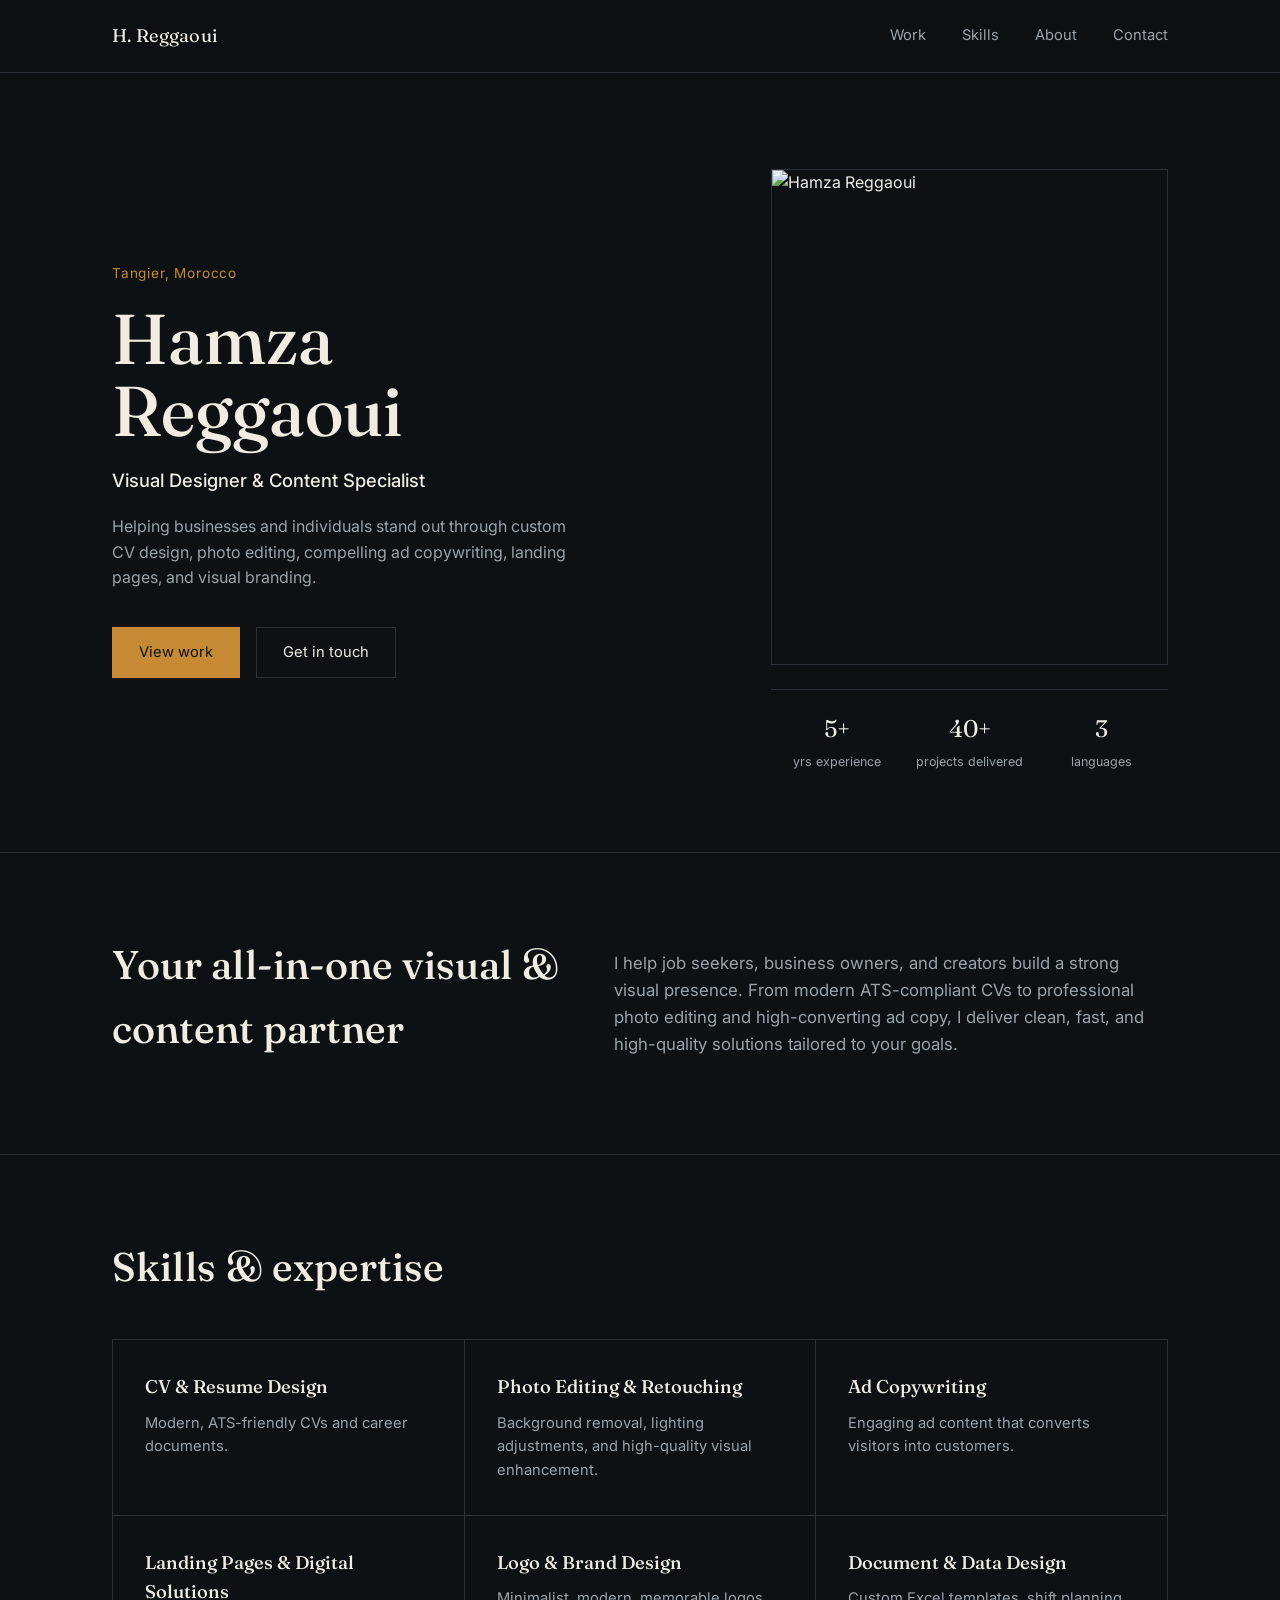
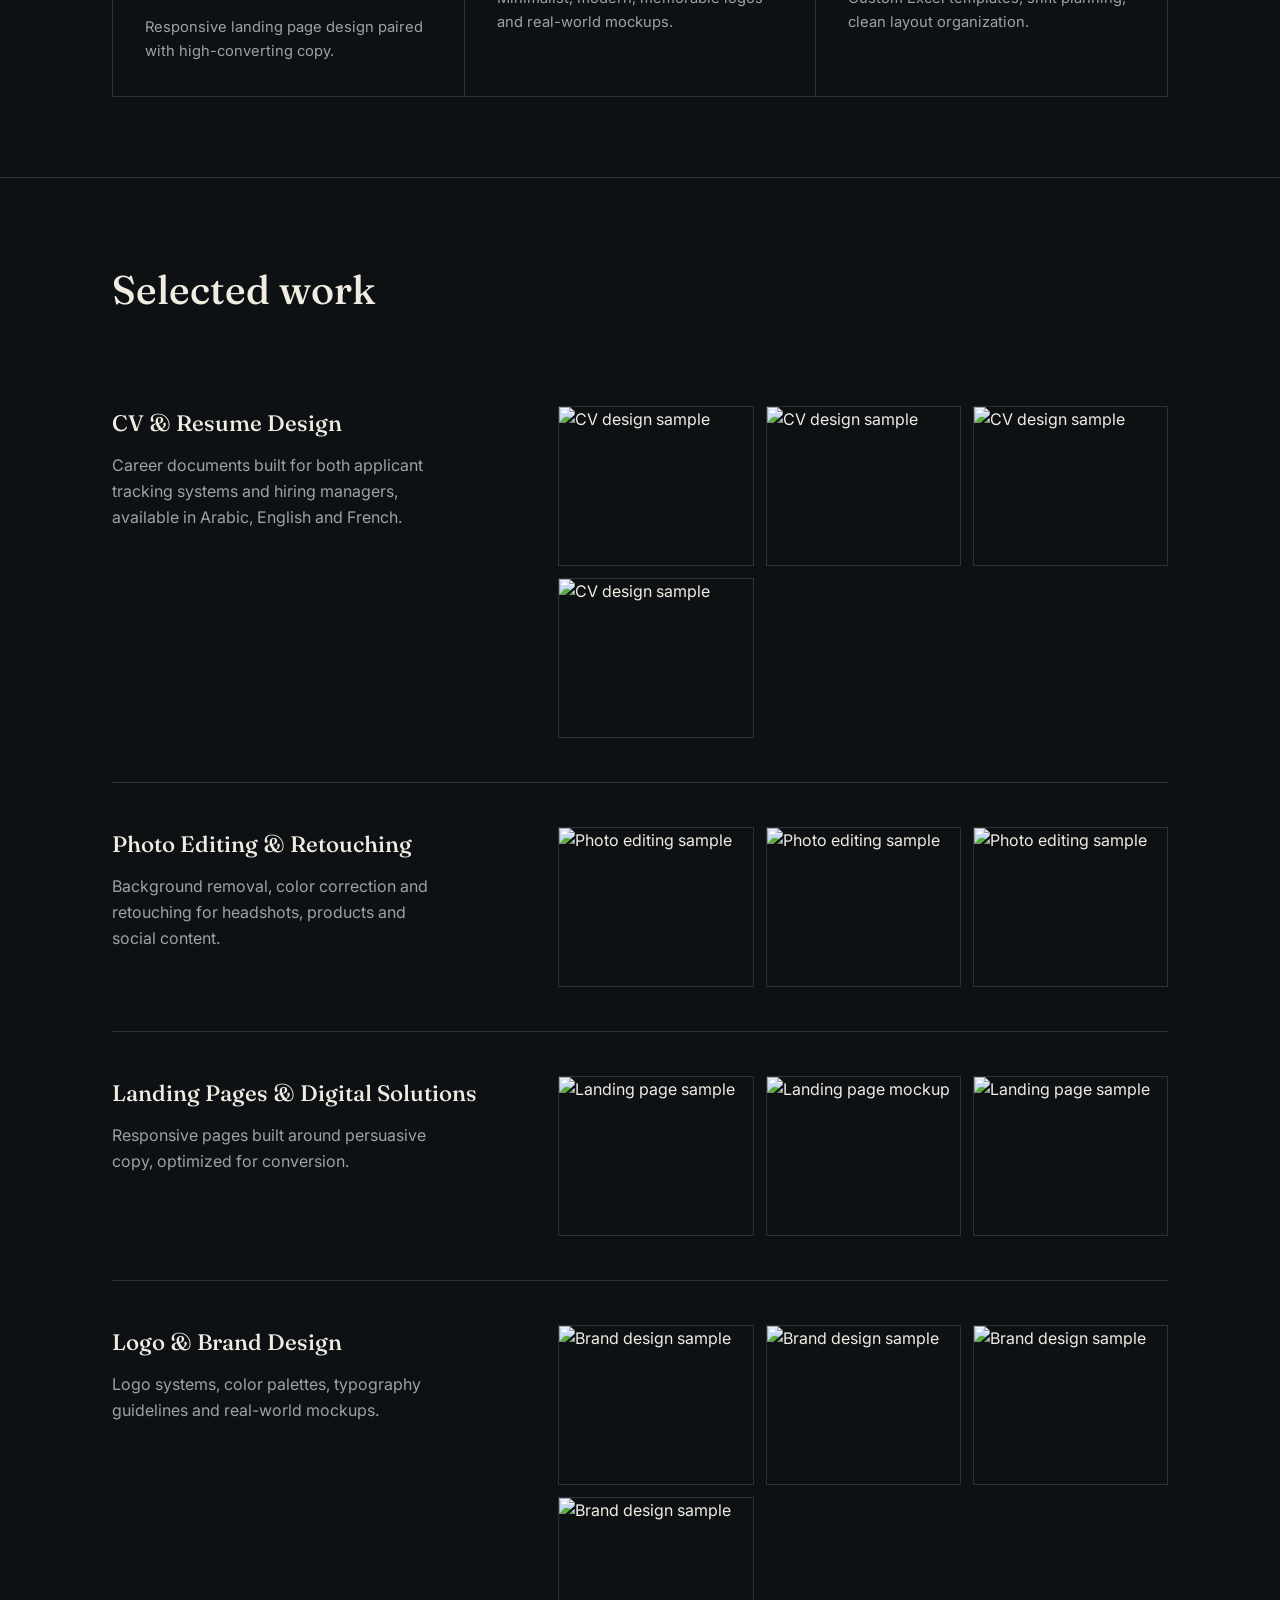
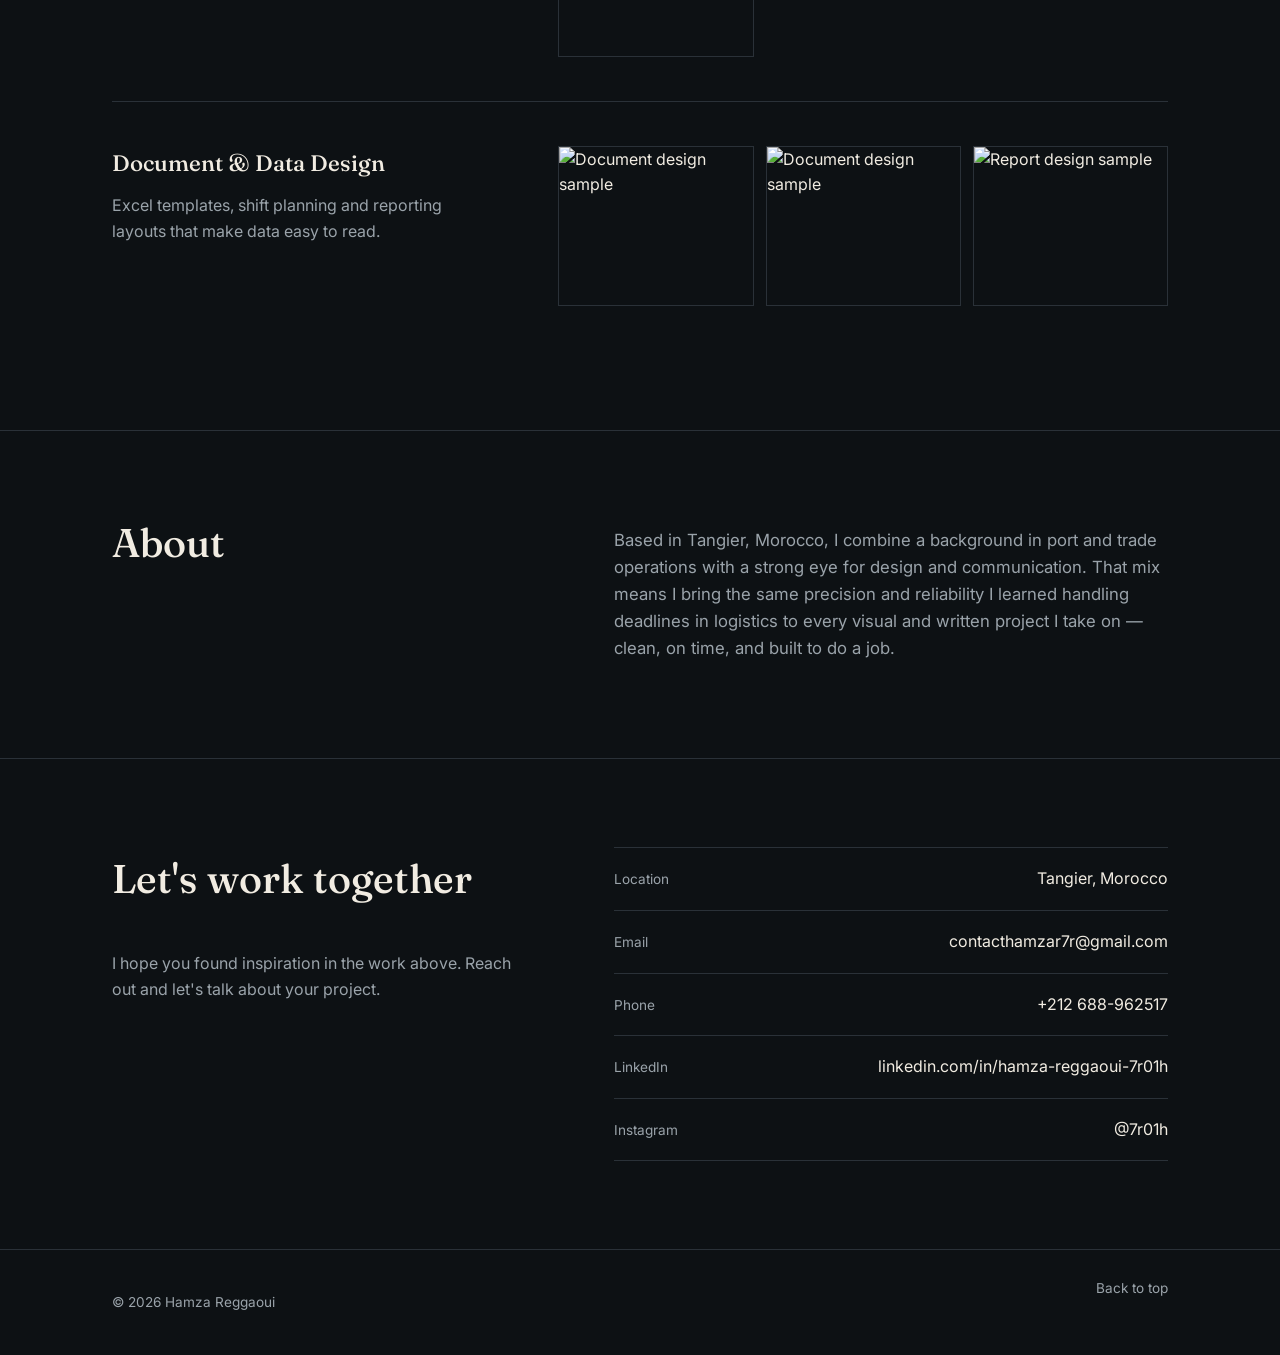
==== index.html @ 85ae5886 "porplus" ====
<!DOCTYPE html>
<html lang="en">
<head>
<meta charset="UTF-8">
<meta name="viewport" content="width=device-width, initial-scale=1.0">
<title>Hamza Reggaoui — Visual Designer &amp; Content Specialist</title>
<meta name="description" content="Hamza Reggaoui helps businesses and individuals stand out through CV design, photo editing, ad copywriting, landing pages and visual branding.">
<link rel="preconnect" href="https://fonts.googleapis.com">
<link rel="preconnect" href="https://fonts.gstatic.com" crossorigin>
<link href="https://fonts.googleapis.com/css2?family=Fraunces:opsz,wght@9..144,400;9..144,500;9..144,600&family=Inter:wght@400;500;600&display=swap" rel="stylesheet">
<link rel="stylesheet" href="style.css">
</head>
<body>

<header class="site-header">
  <div class="wrap header-inner">
    <a class="logo" href="#top">H. Reggaoui</a>
    <nav class="nav" id="nav">
      <a href="#work">Work</a>
      <a href="#skills">Skills</a>
      <a href="#about">About</a>
      <a href="#contact">Contact</a>
    </nav>
    <button class="nav-toggle" id="navToggle" aria-label="Toggle menu" aria-expanded="false">
      <span></span><span></span><span></span>
    </button>
  </div>
</header>

<main id="top">

  <!-- HERO -->
  <section class="hero">
    <div class="wrap hero-grid">
      <div class="hero-copy">
        <p class="hero-eyebrow">Tangier, Morocco</p>
        <h1 class="hero-title">Hamza<br>Reggaoui</h1>
        <p class="hero-role">Visual Designer &amp; Content Specialist</p>
        <p class="hero-desc">Helping businesses and individuals stand out through custom CV design, photo editing, compelling ad copywriting, landing pages, and visual branding.</p>
        <div class="hero-actions">
          <a href="#work" class="btn btn-primary">View work</a>
          <a href="#contact" class="btn btn-ghost">Get in touch</a>
        </div>
      </div>
      <div class="hero-figure">
        <div class="hero-frame">
          <img src="https://cdn.gamma.app/u8udtywogw8ah62/89a472c4cc564e66bebb7f6a96327600/original/WhatsApp-Image-2026-09-06-at-21.04.54.jpeg" alt="Hamza Reggaoui">
        </div>
        <ul class="hero-stats">
          <li><span>5+</span>yrs experience</li>
          <li><span>40+</span>projects delivered</li>
          <li><span>3</span>languages</li>
        </ul>
      </div>
    </div>
  </section>

  <!-- INTRO -->
  <section class="intro">
    <div class="wrap intro-grid">
      <h2 class="section-heading">Your all-in-one visual &amp; content partner</h2>
      <p class="intro-text">I help job seekers, business owners, and creators build a strong visual presence. From modern ATS-compliant CVs to professional photo editing and high-converting ad copy, I deliver clean, fast, and high-quality solutions tailored to your goals.</p>
    </div>
  </section>

  <!-- SKILLS -->
  <section class="skills" id="skills">
    <div class="wrap">
      <h2 class="section-heading">Skills &amp; expertise</h2>
      <div class="skills-grid">
        <article class="skill-card">
          <h3>CV &amp; Resume Design</h3>
          <p>Modern, ATS-friendly CVs and career documents.</p>
        </article>
        <article class="skill-card">
          <h3>Photo Editing &amp; Retouching</h3>
          <p>Background removal, lighting adjustments, and high-quality visual enhancement.</p>
        </article>
        <article class="skill-card">
          <h3>Ad Copywriting</h3>
          <p>Engaging ad content that converts visitors into customers.</p>
        </article>
        <article class="skill-card">
          <h3>Landing Pages &amp; Digital Solutions</h3>
          <p>Responsive landing page design paired with high-converting copy.</p>
        </article>
        <article class="skill-card">
          <h3>Logo &amp; Brand Design</h3>
          <p>Minimalist, modern, memorable logos and real-world mockups.</p>
        </article>
        <article class="skill-card">
          <h3>Document &amp; Data Design</h3>
          <p>Custom Excel templates, shift planning, clean layout organization.</p>
        </article>
      </div>
    </div>
  </section>

  <!-- WORK -->
  <section class="work" id="work">
    <div class="wrap">
      <h2 class="section-heading">Selected work</h2>

      <div class="work-block">
        <div class="work-head">
          <h3>CV &amp; Resume Design</h3>
          <p>Career documents built for both applicant tracking systems and hiring managers, available in Arabic, English and French.</p>
        </div>
        <div class="work-gallery">
          <img src="https://cdn.gamma.app/u8udtywogw8ah62/86cd222674a94c0b90bb5e72588b1129/original/J2.jpg" alt="CV design sample" loading="lazy">
          <img src="https://cdn.gamma.app/u8udtywogw8ah62/dbb92b3a630243898afcbfd15e7a466f/original/J6.jpg" alt="CV design sample" loading="lazy">
          <img src="https://cdn.gamma.app/u8udtywogw8ah62/37817c0b57494a0b966783a331b91ff7/original/J3.jpg" alt="CV design sample" loading="lazy">
          <img src="https://cdn.gamma.app/u8udtywogw8ah62/3725894cbbd84a85bd7f0580312b91a7/original/J4.jpg" alt="CV design sample" loading="lazy">
        </div>
      </div>

      <div class="work-block">
        <div class="work-head">
          <h3>Photo Editing &amp; Retouching</h3>
          <p>Background removal, color correction and retouching for headshots, products and social content.</p>
        </div>
        <div class="work-gallery">
          <img src="https://cdn.gamma.app/u8udtywogw8ah62/249ed3ca6963442d8f521091449bf127/original/WhatsApp-Image-2026-09-06-at-20.21.36.jpeg" alt="Photo editing sample" loading="lazy">
          <img src="https://cdn.gamma.app/u8udtywogw8ah62/afb1d0bf05f04ec191c3e4817beacafd/original/WhatsApp-Image-2026-09-06-at-20.31.43.jpeg" alt="Photo editing sample" loading="lazy">
          <img src="https://cdn.gamma.app/u8udtywogw8ah62/89e3f88118bf4226987cd8064f602bbd/original/WhatsApp-Image-2026-09-06-at-20.21.37.jpeg" alt="Photo editing sample" loading="lazy">
        </div>
      </div>

      <div class="work-block">
        <div class="work-head">
          <h3>Landing Pages &amp; Digital Solutions</h3>
          <p>Responsive pages built around persuasive copy, optimized for conversion.</p>
        </div>
        <div class="work-gallery">
          <img src="https://cdn.gamma.app/u8udtywogw8ah62/fd48e678bdc34e7fab38501124570007/original/Screenshot-2026-09-07-224203.png" alt="Landing page sample" loading="lazy">
          <img src="https://cdn.gamma.app/u8udtywogw8ah62/69c83528f24544a0afd6cf723a224b46/original/Psd-Web-Showcase-Mockup.jpg" alt="Landing page mockup" loading="lazy">
          <img src="https://cdn.gamma.app/u8udtywogw8ah62/49314c5cd39a4450ae9457717e88bf47/original/Screenshot-2026-09-07-224259.png" alt="Landing page sample" loading="lazy">
        </div>
      </div>

      <div class="work-block">
        <div class="work-head">
          <h3>Logo &amp; Brand Design</h3>
          <p>Logo systems, color palettes, typography guidelines and real-world mockups.</p>
        </div>
        <div class="work-gallery">
          <img src="https://cdn.gamma.app/u8udtywogw8ah62/8990b0683e6848e5a8ae53a73d75c462/original/cover.jpeg" alt="Brand design sample" loading="lazy">
          <img src="https://cdn.gamma.app/u8udtywogw8ah62/eeea3776b2c84ec9af9c21a4e0e6c4d5/original/WhatsApp-Image-2026-09-05-at-19.27.52.jpeg" alt="Brand design sample" loading="lazy">
          <img src="https://cdn.gamma.app/u8udtywogw8ah62/c9a83adab2e64a2d876aed13b1233108/original/WhatsApp-Image-2026-09-03-at-17.10.54-1.jpeg" alt="Brand design sample" loading="lazy">
          <img src="https://cdn.gamma.app/u8udtywogw8ah62/e4f54957486b41e290cd9cd7ad4a48ca/original/WhatsApp-Image-2026-09-03-at-17.10.55-2.jpeg" alt="Brand design sample" loading="lazy">
        </div>
      </div>

      <div class="work-block">
        <div class="work-head">
          <h3>Document &amp; Data Design</h3>
          <p>Excel templates, shift planning and reporting layouts that make data easy to read.</p>
        </div>
        <div class="work-gallery">
          <img src="https://cdn.gamma.app/u8udtywogw8ah62/6c9d0cc7c1d84a42a4bca8e23e4763e8/original/Screenshot-2026-09-06-205443.png" alt="Document design sample" loading="lazy">
          <img src="https://cdn.gamma.app/u8udtywogw8ah62/c26fc9ad690a45b5a390fbbf48dad942/original/141ea664-9610-4215-bac6-69f0990fcbd1.webp" alt="Document design sample" loading="lazy">
          <img src="https://cdn.gamma.app/u8udtywogw8ah62/13fc0c24d8624fd28325e745fce126ef/original/datylon-blog-Dos-and-donts-of-report-design-sophisticated-visuals4.png" alt="Report design sample" loading="lazy">
        </div>
      </div>

    </div>
  </section>

  <!-- ABOUT -->
  <section class="about" id="about">
    <div class="wrap about-grid">
      <h2 class="section-heading">About</h2>
      <p>Based in Tangier, Morocco, I combine a background in port and trade operations with a strong eye for design and communication. That mix means I bring the same precision and reliability I learned handling deadlines in logistics to every visual and written project I take on — clean, on time, and built to do a job.</p>
    </div>
  </section>

  <!-- CONTACT -->
  <section class="contact" id="contact">
    <div class="wrap contact-grid">
      <div>
        <h2 class="section-heading">Let's work together</h2>
        <p class="contact-lead">I hope you found inspiration in the work above. Reach out and let's talk about your project.</p>
      </div>
      <ul class="contact-list">
        <li>
          <span>Location</span>
          <p>Tangier, Morocco</p>
        </li>
        <li>
          <span>Email</span>
          <a href="mailto:contacthamzar7r@gmail.com">contacthamzar7r@gmail.com</a>
        </li>
        <li>
          <span>Phone</span>
          <a href="tel:+212688962517">+212 688-962517</a>
        </li>
        <li>
          <span>LinkedIn</span>
          <a href="https://www.linkedin.com/in/hamza-reggaoui-7r01h" target="_blank" rel="noopener">linkedin.com/in/hamza-reggaoui-7r01h</a>
        </li>
        <li>
          <span>Instagram</span>
          <a href="https://www.instagram.com/7r01h" target="_blank" rel="noopener">@7r01h</a>
        </li>
      </ul>
    </div>
  </section>

</main>

<footer class="site-footer">
  <div class="wrap footer-inner">
    <p>© 2026 Hamza Reggaoui</p>
    <a href="#top">Back to top</a>
  </div>
</footer>

<script src="script.js"></script>
</body>
</html>
---- style.css ----
/* ============ Tokens ============ */
:root {
  --ink: #0D1114;
  --panel: #161B1F;
  --line: #2A3138;
  --paper: #F1ECE2;
  --muted: #9AA3AA;
  --gold: #C68A34;
  --gold-soft: #C68A3422;

  --serif: 'Fraunces', Georgia, serif;
  --sans: 'Inter', -apple-system, Segoe UI, sans-serif;

  --wrap: 1120px;
}

* { box-sizing: border-box; }
html { scroll-behavior: smooth; }

body {
  margin: 0;
  background: var(--ink);
  color: var(--paper);
  font-family: var(--sans);
  line-height: 1.6;
  -webkit-font-smoothing: antialiased;
}

@media (prefers-reduced-motion: reduce) {
  html { scroll-behavior: auto; }
  * { animation-duration: 0.001ms !important; transition-duration: 0.001ms !important; }
}

a { color: inherit; text-decoration: none; }
img { max-width: 100%; display: block; }

.wrap {
  max-width: var(--wrap);
  margin: 0 auto;
  padding: 0 32px;
}

:focus-visible {
  outline: 2px solid var(--gold);
  outline-offset: 3px;
}

/* ============ Header ============ */
.site-header {
  position: sticky;
  top: 0;
  z-index: 50;
  background: rgba(13, 17, 20, 0.86);
  backdrop-filter: blur(8px);
  border-bottom: 1px solid var(--line);
}

.header-inner {
  display: flex;
  align-items: center;
  justify-content: space-between;
  height: 72px;
}

.logo {
  font-family: var(--serif);
  font-size: 1.15rem;
  letter-spacing: 0.01em;
}

.nav {
  display: flex;
  gap: 36px;
}

.nav a {
  font-size: 0.92rem;
  color: var(--muted);
  transition: color 0.2s ease;
}

.nav a:hover { color: var(--paper); }

.nav-toggle {
  display: none;
  flex-direction: column;
  justify-content: center;
  gap: 5px;
  width: 32px;
  height: 32px;
  background: none;
  border: none;
  cursor: pointer;
}

.nav-toggle span {
  height: 1.5px;
  background: var(--paper);
  display: block;
}

/* ============ Hero ============ */
.hero {
  padding: 96px 0 80px;
  border-bottom: 1px solid var(--line);
}

.hero-grid {
  display: grid;
  grid-template-columns: 1.2fr 0.8fr;
  gap: 64px;
  align-items: center;
}

.hero-eyebrow {
  color: var(--gold);
  font-size: 0.85rem;
  letter-spacing: 0.06em;
  margin: 0 0 18px;
}

.hero-title {
  font-family: var(--serif);
  font-weight: 500;
  font-size: clamp(2.6rem, 6vw, 4.4rem);
  line-height: 1.02;
  margin: 0 0 20px;
}

.hero-role {
  font-size: 1.15rem;
  color: var(--paper);
  margin: 0 0 18px;
  font-weight: 500;
}

.hero-desc {
  color: var(--muted);
  max-width: 46ch;
  margin: 0 0 36px;
}

.hero-actions { display: flex; gap: 16px; flex-wrap: wrap; }

.btn {
  display: inline-block;
  padding: 13px 26px;
  font-size: 0.92rem;
  border: 1px solid transparent;
  transition: background 0.2s ease, color 0.2s ease, border-color 0.2s ease;
}

.btn-primary {
  background: var(--gold);
  color: var(--ink);
}
.btn-primary:hover { background: #DDA24B; }

.btn-ghost {
  border-color: var(--line);
  color: var(--paper);
}
.btn-ghost:hover { border-color: var(--gold); color: var(--gold); }

.hero-frame {
  aspect-ratio: 4 / 5;
  border: 1px solid var(--line);
  overflow: hidden;
}

.hero-frame img {
  width: 100%;
  height: 100%;
  object-fit: cover;
  filter: grayscale(15%);
}

.hero-stats {
  display: flex;
  justify-content: space-between;
  list-style: none;
  margin: 24px 0 0;
  padding: 20px 0 0;
  border-top: 1px solid var(--line);
}

.hero-stats li {
  font-size: 0.78rem;
  color: var(--muted);
  text-align: center;
  flex: 1;
}

.hero-stats span {
  display: block;
  font-family: var(--serif);
  font-size: 1.5rem;
  color: var(--paper);
  margin-bottom: 4px;
}

/* ============ Section heading ============ */
.section-heading {
  font-family: var(--serif);
  font-weight: 500;
  font-size: clamp(1.8rem, 3.4vw, 2.5rem);
  margin: 0 0 40px;
  max-width: 18ch;
}

/* ============ Intro ============ */
.intro { padding: 80px 0; border-bottom: 1px solid var(--line); }

.intro-grid {
  display: grid;
  grid-template-columns: 0.9fr 1.1fr;
  gap: 48px;
  align-items: start;
}

.intro-grid .section-heading { margin: 0; }

.intro-text {
  color: var(--muted);
  font-size: 1.05rem;
  max-width: 56ch;
}

/* ============ Skills ============ */
.skills { padding: 80px 0; border-bottom: 1px solid var(--line); }

.skills-grid {
  display: grid;
  grid-template-columns: repeat(3, 1fr);
  border-top: 1px solid var(--line);
  border-left: 1px solid var(--line);
}

.skill-card {
  padding: 32px;
  border-right: 1px solid var(--line);
  border-bottom: 1px solid var(--line);
}

.skill-card h3 {
  font-family: var(--serif);
  font-weight: 500;
  font-size: 1.15rem;
  margin: 0 0 10px;
}

.skill-card p {
  color: var(--muted);
  font-size: 0.92rem;
  margin: 0;
}

/* ============ Work ============ */
.work { padding: 80px 0; border-bottom: 1px solid var(--line); }

.work-block {
  padding: 44px 0;
  border-top: 1px solid var(--line);
  display: grid;
  grid-template-columns: 0.8fr 1.2fr;
  gap: 40px;
}

.work-block:first-of-type { border-top: none; }

.work-head h3 {
  font-family: var(--serif);
  font-weight: 500;
  font-size: 1.4rem;
  margin: 0 0 12px;
}

.work-head p {
  color: var(--muted);
  max-width: 34ch;
  margin: 0;
}

.work-gallery {
  display: grid;
  grid-template-columns: repeat(auto-fit, minmax(150px, 1fr));
  gap: 12px;
}

.work-gallery img {
  width: 100%;
  height: 160px;
  object-fit: cover;
  border: 1px solid var(--line);
  transition: border-color 0.2s ease;
}

.work-gallery img:hover { border-color: var(--gold); }

/* ============ About ============ */
.about { padding: 80px 0; border-bottom: 1px solid var(--line); }

.about-grid {
  display: grid;
  grid-template-columns: 0.9fr 1.1fr;
  gap: 48px;
}

.about-grid .section-heading { margin: 0; }

.about-grid p {
  color: var(--muted);
  font-size: 1.05rem;
  max-width: 58ch;
}

/* ============ Contact ============ */
.contact { padding: 88px 0; }

.contact-grid {
  display: grid;
  grid-template-columns: 0.9fr 1.1fr;
  gap: 48px;
}

.contact-lead {
  color: var(--muted);
  max-width: 40ch;
}

.contact-list {
  list-style: none;
  margin: 0;
  padding: 0;
  border-top: 1px solid var(--line);
}

.contact-list li {
  display: flex;
  justify-content: space-between;
  align-items: baseline;
  padding: 18px 0;
  border-bottom: 1px solid var(--line);
}

.contact-list span {
  color: var(--muted);
  font-size: 0.85rem;
}

.contact-list a,
.contact-list p {
  margin: 0;
  font-size: 1rem;
}

.contact-list a { transition: color 0.2s ease; }
.contact-list a:hover { color: var(--gold); }

/* ============ Footer ============ */
.site-footer { border-top: 1px solid var(--line); padding: 28px 0; }

.footer-inner {
  display: flex;
  justify-content: space-between;
  color: var(--muted);
  font-size: 0.85rem;
}

.footer-inner a:hover { color: var(--gold); }

/* ============ Reveal ============ */
.reveal {
  opacity: 0;
  transform: translateY(14px);
  transition: opacity 0.6s ease, transform 0.6s ease;
}
.reveal.is-visible {
  opacity: 1;
  transform: none;
}

/* ============ Responsive ============ */
@media (max-width: 860px) {
  .nav { 
    position: absolute;
    top: 72px;
    left: 0;
    right: 0;
    background: var(--ink);
    border-bottom: 1px solid var(--line);
    flex-direction: column;
    padding: 20px 32px;
    gap: 18px;
    display: none;
  }
  .nav.is-open { display: flex; }
  .nav-toggle { display: flex; }

  .hero-grid,
  .intro-grid,
  .about-grid,
  .contact-grid,
  .work-block {
    grid-template-columns: 1fr;
  }

  .hero-frame { max-width: 320px; }

  .skills-grid { grid-template-columns: repeat(2, 1fr); }
}

@media (max-width: 540px) {
  .wrap { padding: 0 20px; }
  .skills-grid { grid-template-columns: 1fr; }
  .hero-stats { flex-wrap: wrap; gap: 16px; }
}
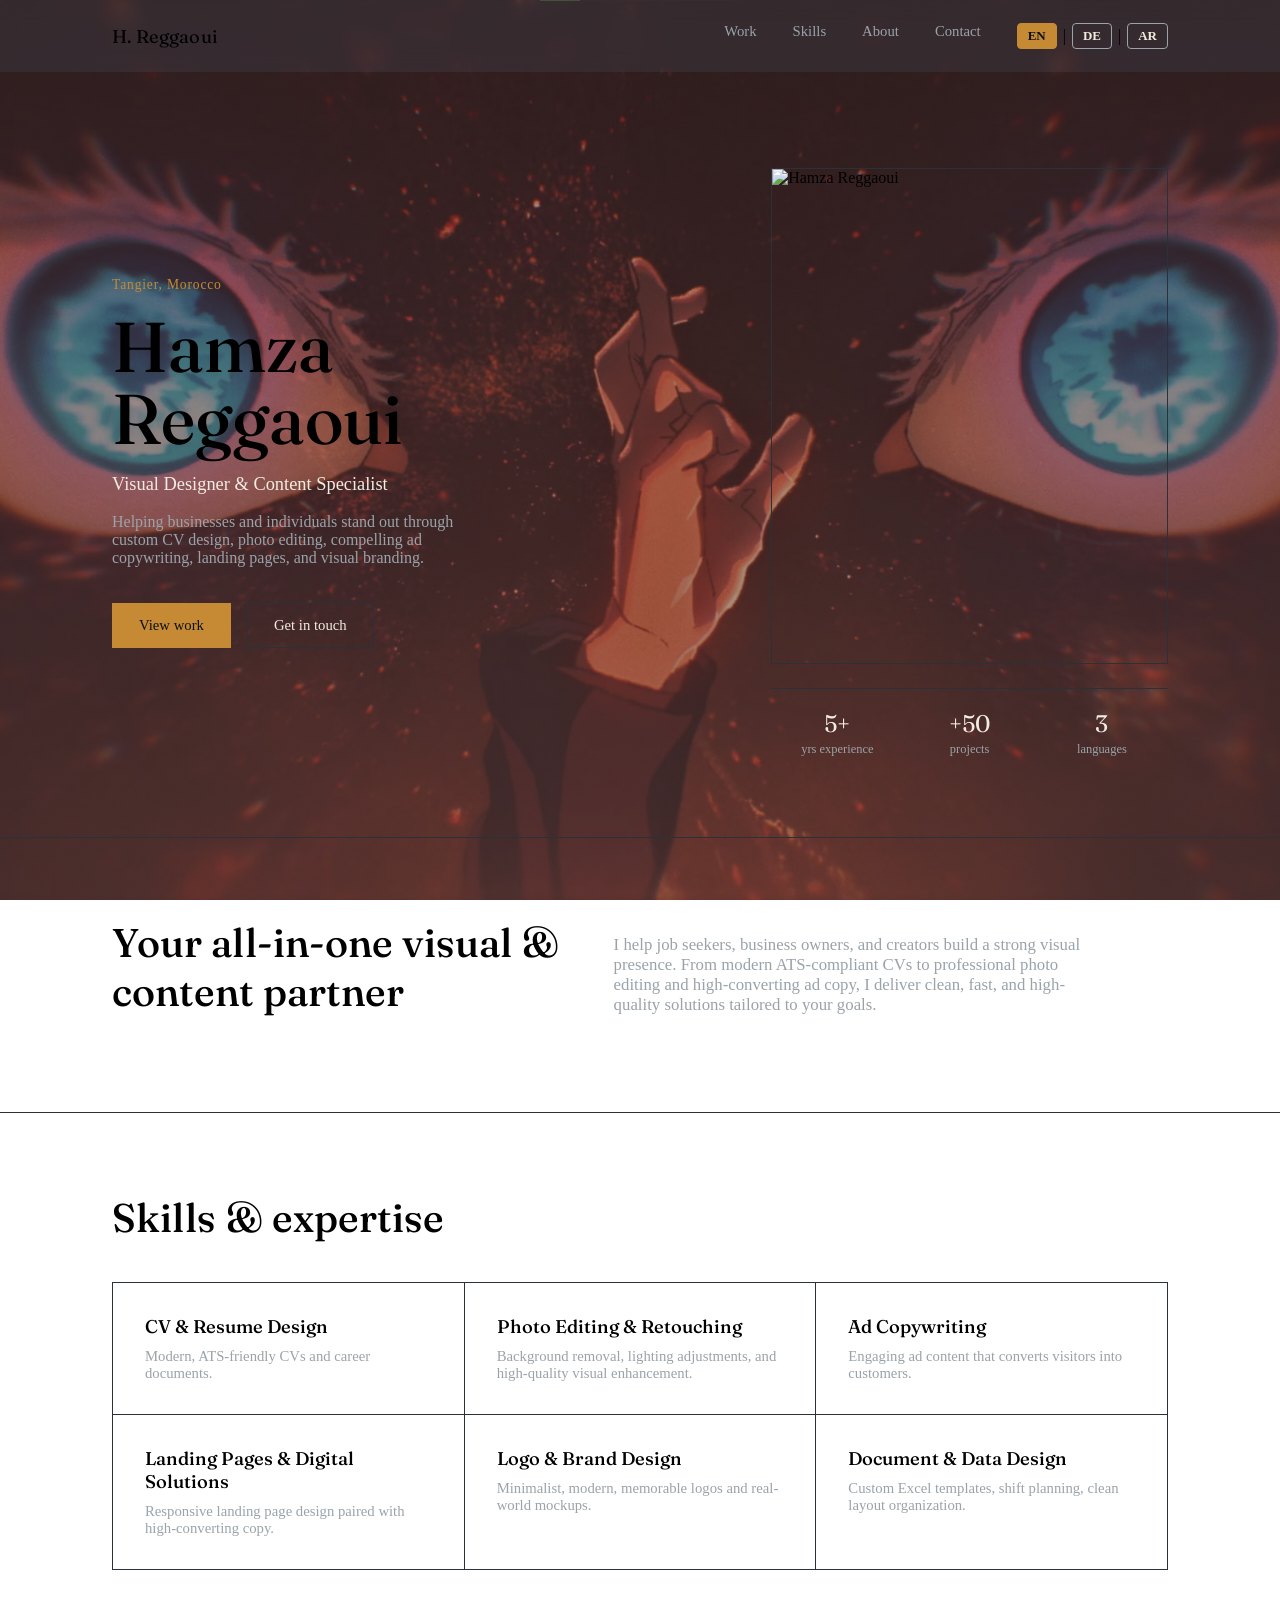
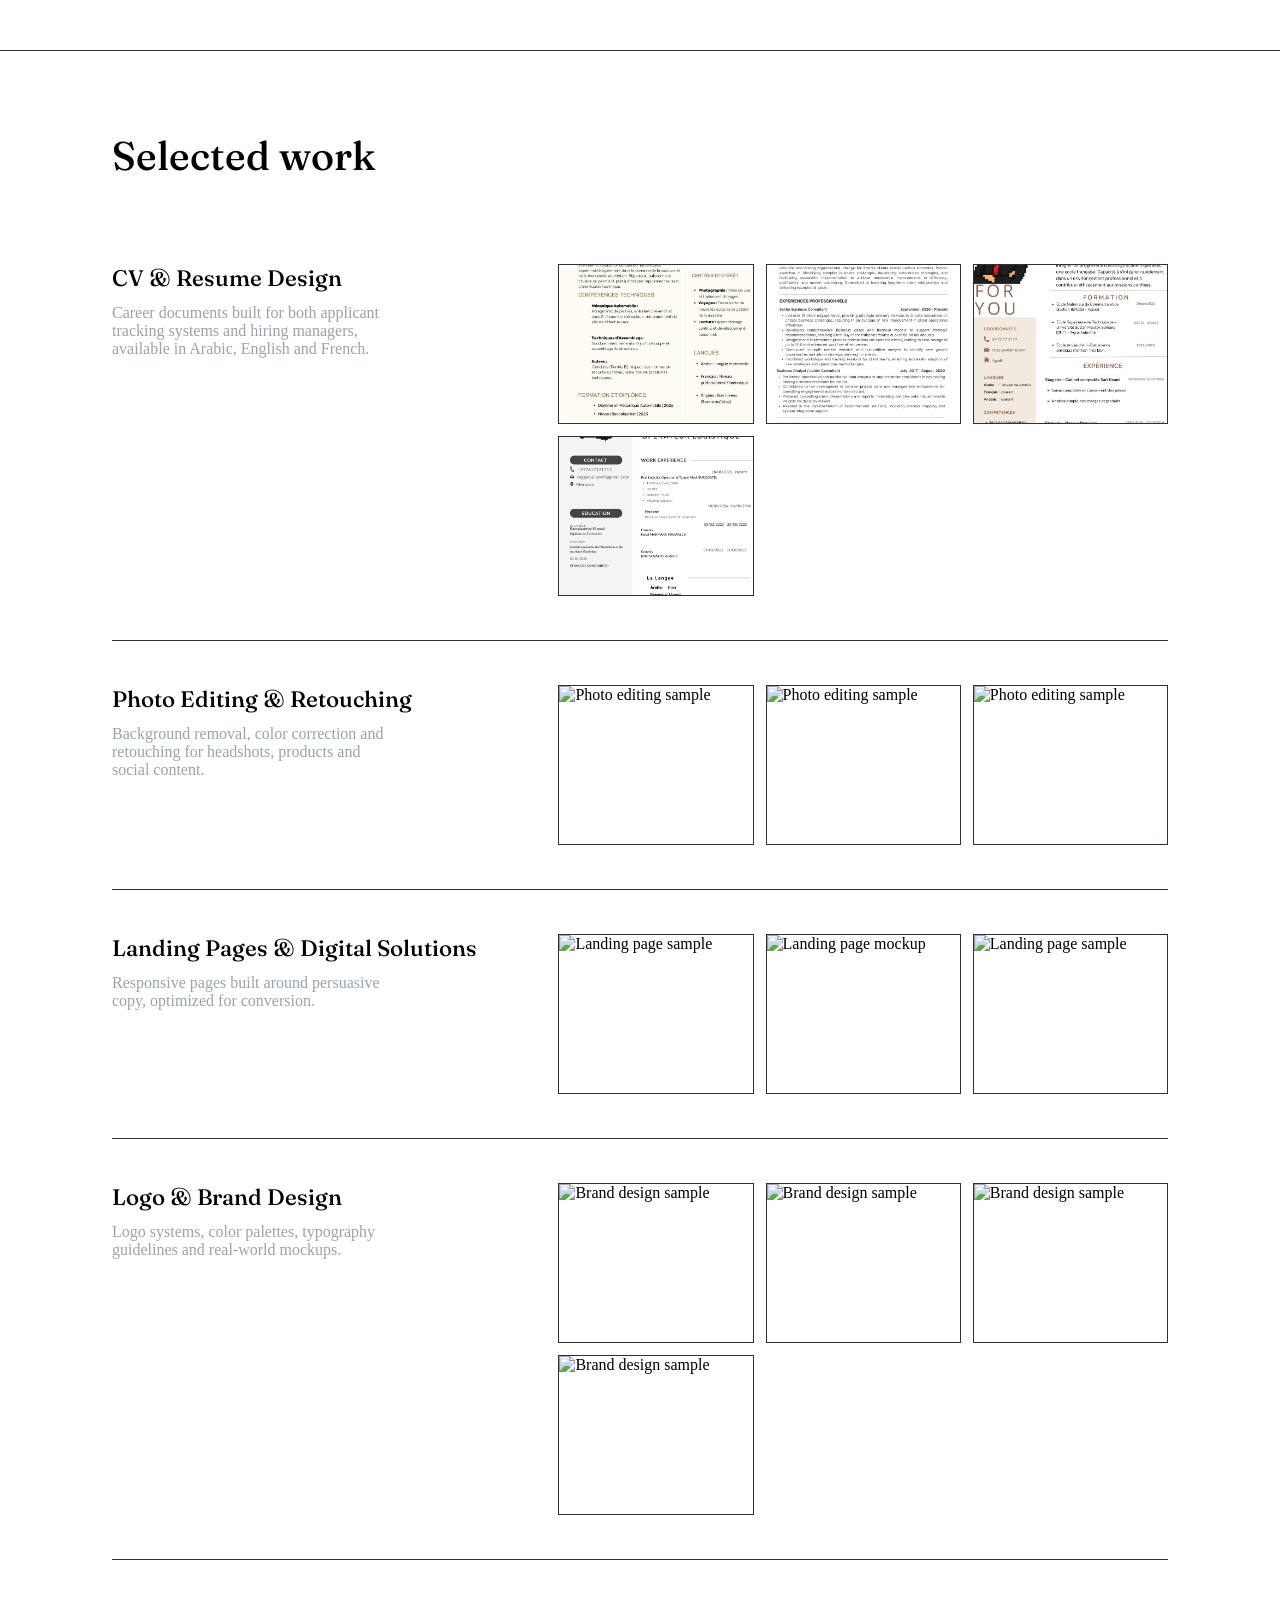
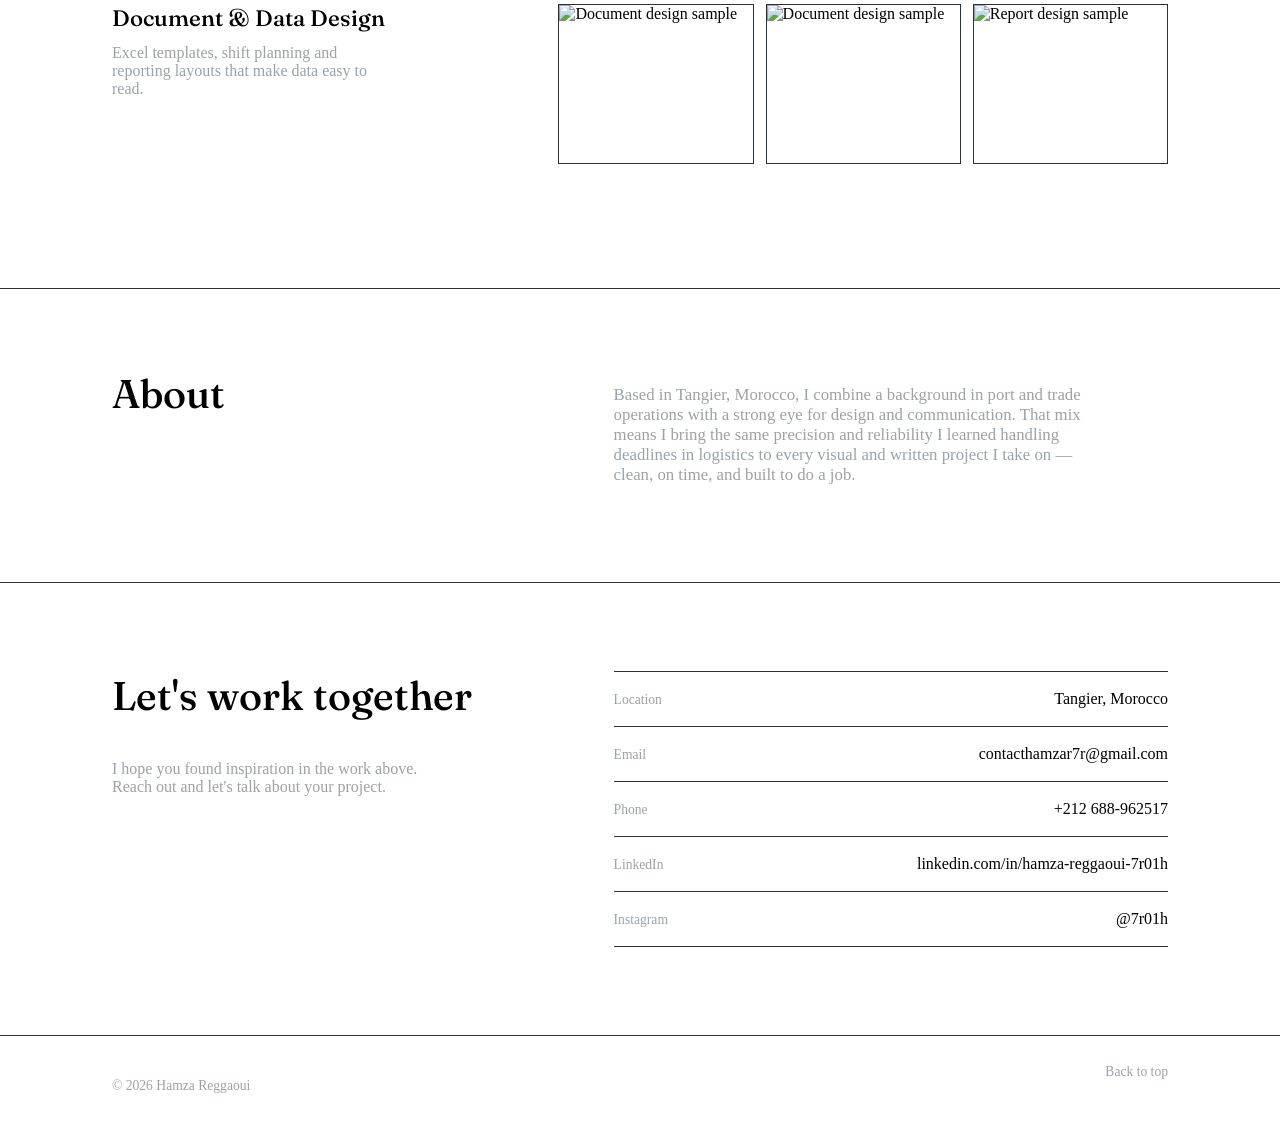
==== commit a8a9b44b: "lang" ====
--- a/index.html
+++ b/index.html
@@ -3,7 +3,7 @@
 <head>
 <meta charset="UTF-8">
 <meta name="viewport" content="width=device-width, initial-scale=1.0">
-<title>Hamza Reggaoui — Visual Designer &amp; Content Specialist</title>
+<title>Hamza Reggaoui — <h1 data-key="title">Visual Designer &amp; Content Specialist</h1> </title>
 <meta name="description" content="Hamza Reggaoui helps businesses and individuals stand out through CV design, photo editing, ad copywriting, landing pages and visual branding.">
 <link rel="preconnect" href="https://fonts.googleapis.com">
 <link rel="preconnect" href="https://fonts.gstatic.com" crossorigin>
@@ -20,6 +20,14 @@
       <a href="#skills">Skills</a>
       <a href="#about">About</a>
       <a href="#contact">Contact</a>
+      
+      <div class="language-switch">
+    <a href="index.html" class="lang-btn active">EN</a>
+    <span class="separator">|</span>
+    <a href="de/index.html" class="lang-btn">DE</a>
+    <span class="separator">|</span>
+    <a href="ar/index.html" class="lang-btn">AR</a>
+</div>
     </nav>
     <button class="nav-toggle" id="navToggle" aria-label="Toggle menu" aria-expanded="false">
       <span></span><span></span><span></span>
@@ -48,7 +56,7 @@
         </div>
         <ul class="hero-stats">
           <li><span>5+</span>yrs experience</li>
-          <li><span>40+</span>projects delivered</li>
+          <li><span>+50</span>projects</li>
           <li><span>3</span>languages</li>
         </ul>
       </div>
@@ -107,10 +115,10 @@
           <p>Career documents built for both applicant tracking systems and hiring managers, available in Arabic, English and French.</p>
         </div>
         <div class="work-gallery">
-          <img src="https://cdn.gamma.app/u8udtywogw8ah62/86cd222674a94c0b90bb5e72588b1129/original/J2.jpg" alt="CV design sample" loading="lazy">
-          <img src="https://cdn.gamma.app/u8udtywogw8ah62/dbb92b3a630243898afcbfd15e7a466f/original/J6.jpg" alt="CV design sample" loading="lazy">
-          <img src="https://cdn.gamma.app/u8udtywogw8ah62/37817c0b57494a0b966783a331b91ff7/original/J3.jpg" alt="CV design sample" loading="lazy">
-          <img src="https://cdn.gamma.app/u8udtywogw8ah62/3725894cbbd84a85bd7f0580312b91a7/original/J4.jpg" alt="CV design sample" loading="lazy">
+          <img src="IMG1/J1.jpg" alt="CV design sample" loading="lazy">
+          <img src="IMG1/J2.jpg" alt="CV design sample" loading="lazy">
+          <img src="IMG1/J6.jpg" alt="CV design sample" loading="lazy">
+          <img src="IMG1/J4.jpg" alt="CV design sample" loading="lazy">
         </div>
       </div>
 
--- a/style.css
+++ b/style.css
@@ -18,14 +18,32 @@
 html { scroll-behavior: smooth; }
 
 body {
-  margin: 0;
-  background: var(--ink);
-  color: var(--paper);
-  font-family: var(--sans);
-  line-height: 1.6;
-  -webkit-font-smoothing: antialiased;
-}
-
+    /* دمج طبقة مظلمة شفافة مع الصورة لضمان وضوح النصوص */
+    background-image: linear-gradient(rgba(91, 51, 51, 0.482), rgba(101, 64, 64, 0.619)), url('IMG1/goju.jpg');
+    
+    /* تغطية الشاشة بالكامل دون تشويه */
+    background-size: cover;
+    
+    /* توسيط الصورة دائماً بغض النظر عن حجم الشاشة */
+    background-position: center center;
+    
+    /* منع تكرار الصورة */
+    background-repeat: no-repeat;
+    
+    /* تثبيت الخلفية على أجهزة الكمبيوتر وإلغاؤها على الموبايل لتجنب مشاكل التمرير */
+    background-attachment: fixed;
+
+    margin: 0;
+    padding: 0;
+    overflow-x: hidden; /* لمنع ظهور شريط تمرير أفقي مزعج */
+}
+
+/* ثبات على الهواتف الذكية */
+@media (max-width: 768px) {
+    body {
+        background-attachment: scroll;
+    }
+}
 @media (prefers-reduced-motion: reduce) {
   html { scroll-behavior: auto; }
   * { animation-duration: 0.001ms !important; transition-duration: 0.001ms !important; }
@@ -49,10 +67,10 @@
 .site-header {
   position: sticky;
   top: 0;
-  z-index: 50;
-  background: rgba(13, 17, 20, 0.86);
-  backdrop-filter: blur(8px);
-  border-bottom: 1px solid var(--line);
+  z-index: 100;
+  background: rgba(75, 97, 113, 0.212);
+  backdrop-filter: blur(10px);
+  border-bottom: 0px solid var(--line);
 }
 
 .header-inner {
@@ -415,3 +433,28 @@
   .skills-grid { grid-template-columns: 1fr; }
   .hero-stats { flex-wrap: wrap; gap: 16px; }
 }
+
+.language-switch {
+    display: flex;
+    gap: 6px;
+    align-items: center;
+}
+
+.language-switch .lang-btn {
+    background: transparent;
+    border: 1px solid var(--muted);
+    color: var(--paper);
+    padding: 4px 10px;
+    border-radius: 4px;
+    cursor: pointer;
+    font-size: 13px;
+    font-weight: 600;
+    transition: all 0.3s ease;
+}
+
+.language-switch .lang-btn.active,
+.language-switch .lang-btn:hover {
+    background: var(--gold);
+    color: var(--ink);
+    border-color: var(--gold);
+}
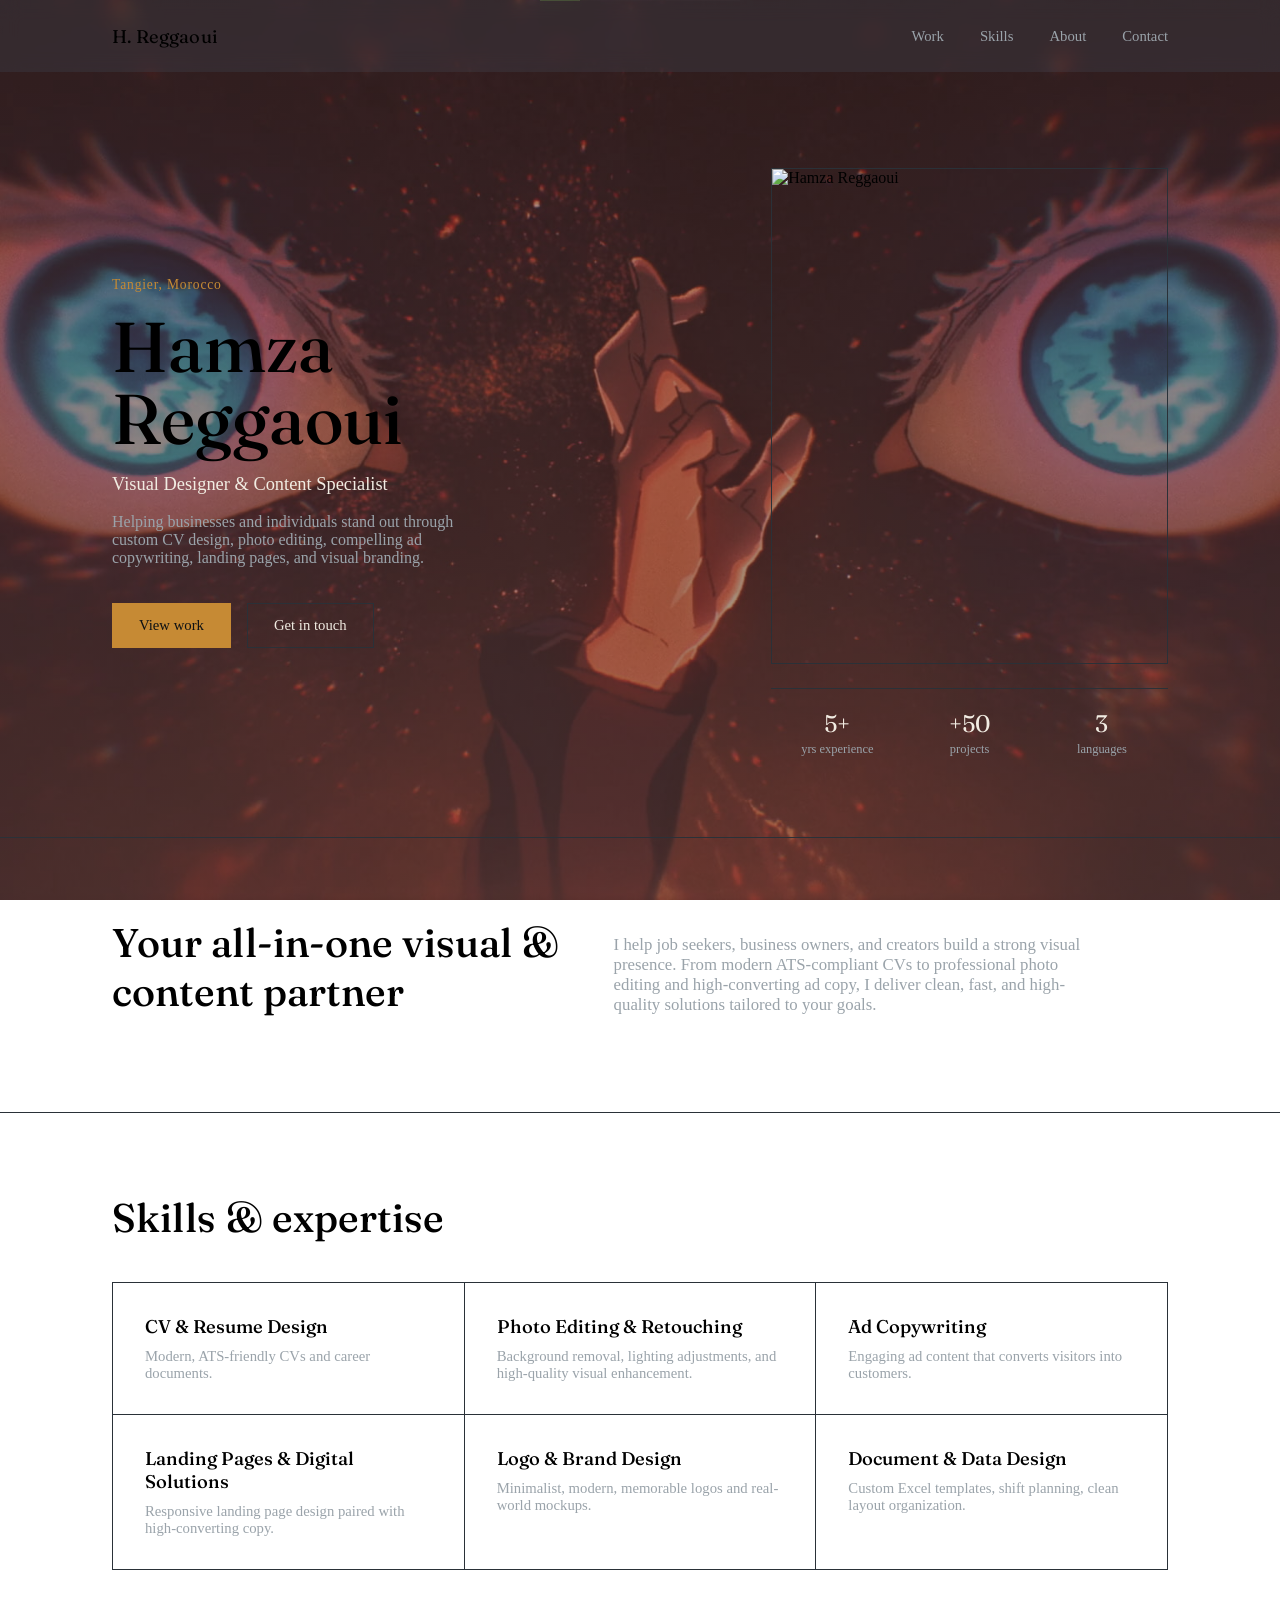
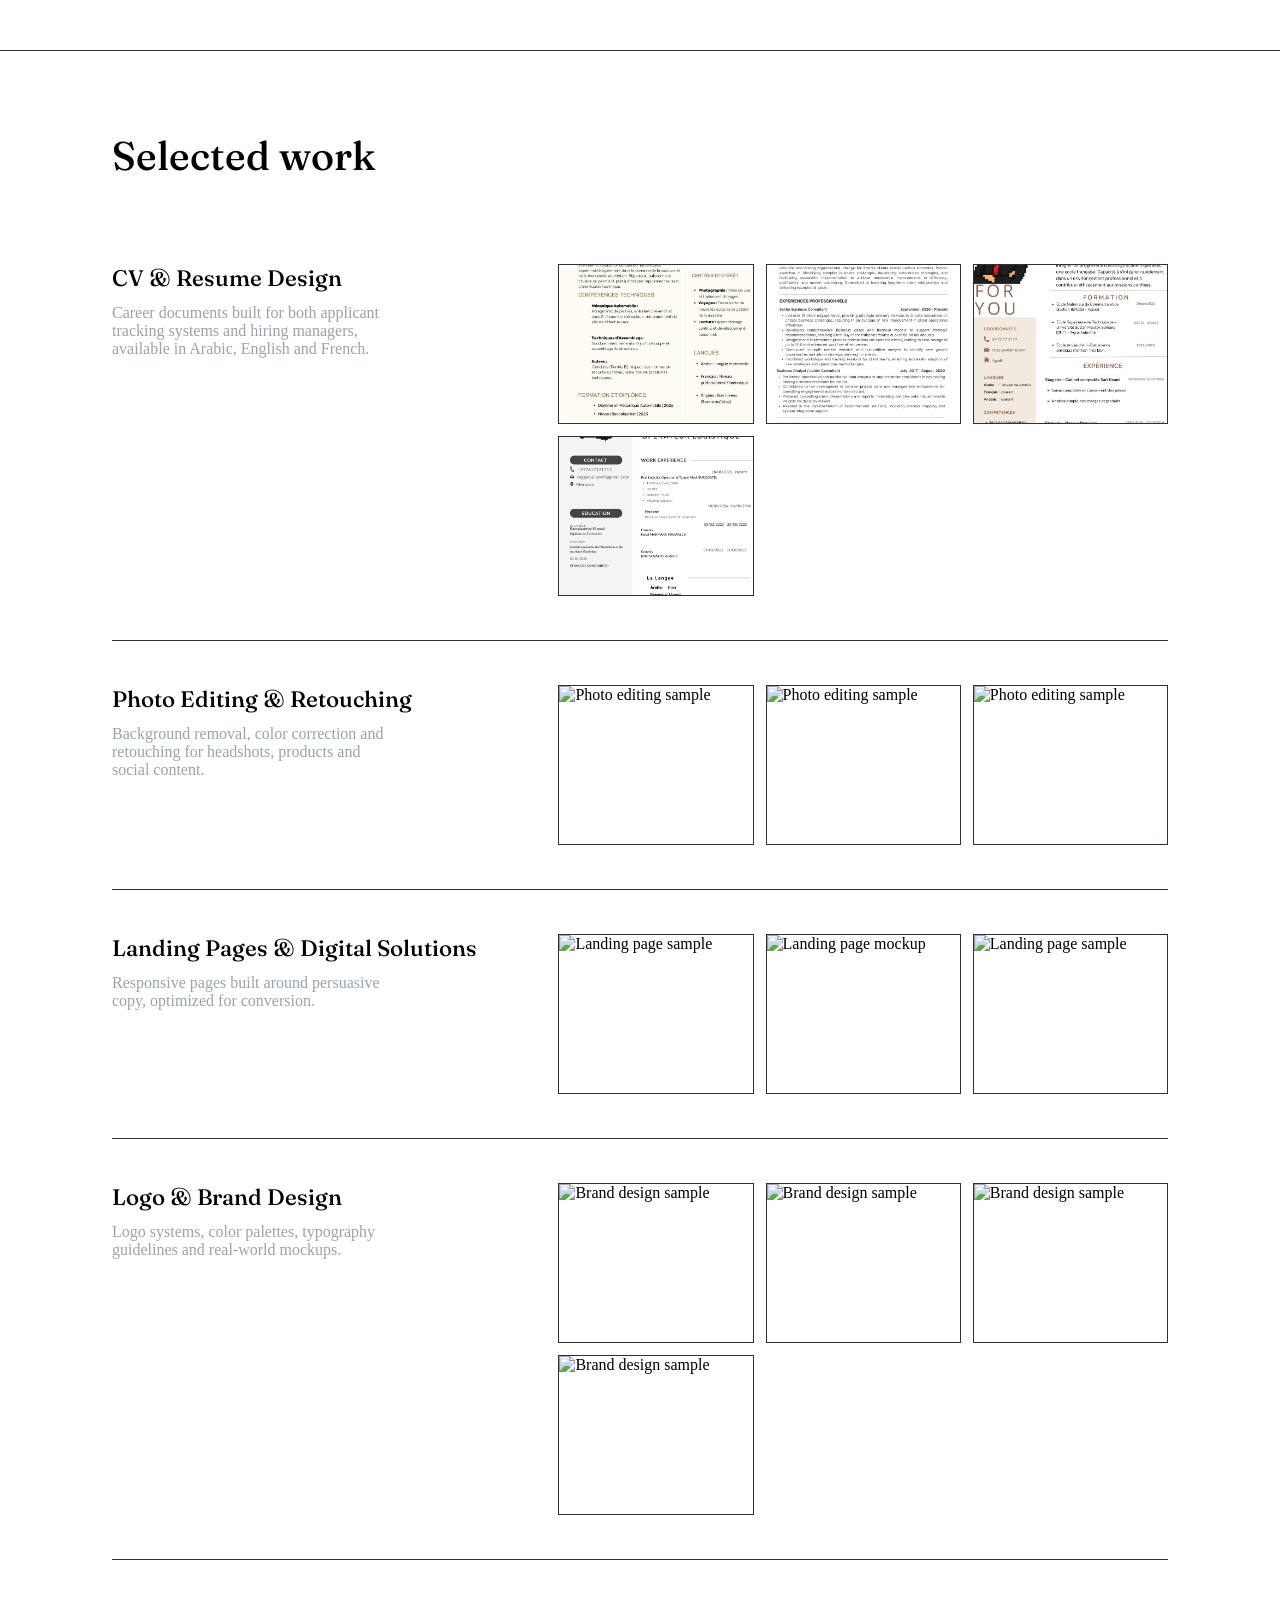
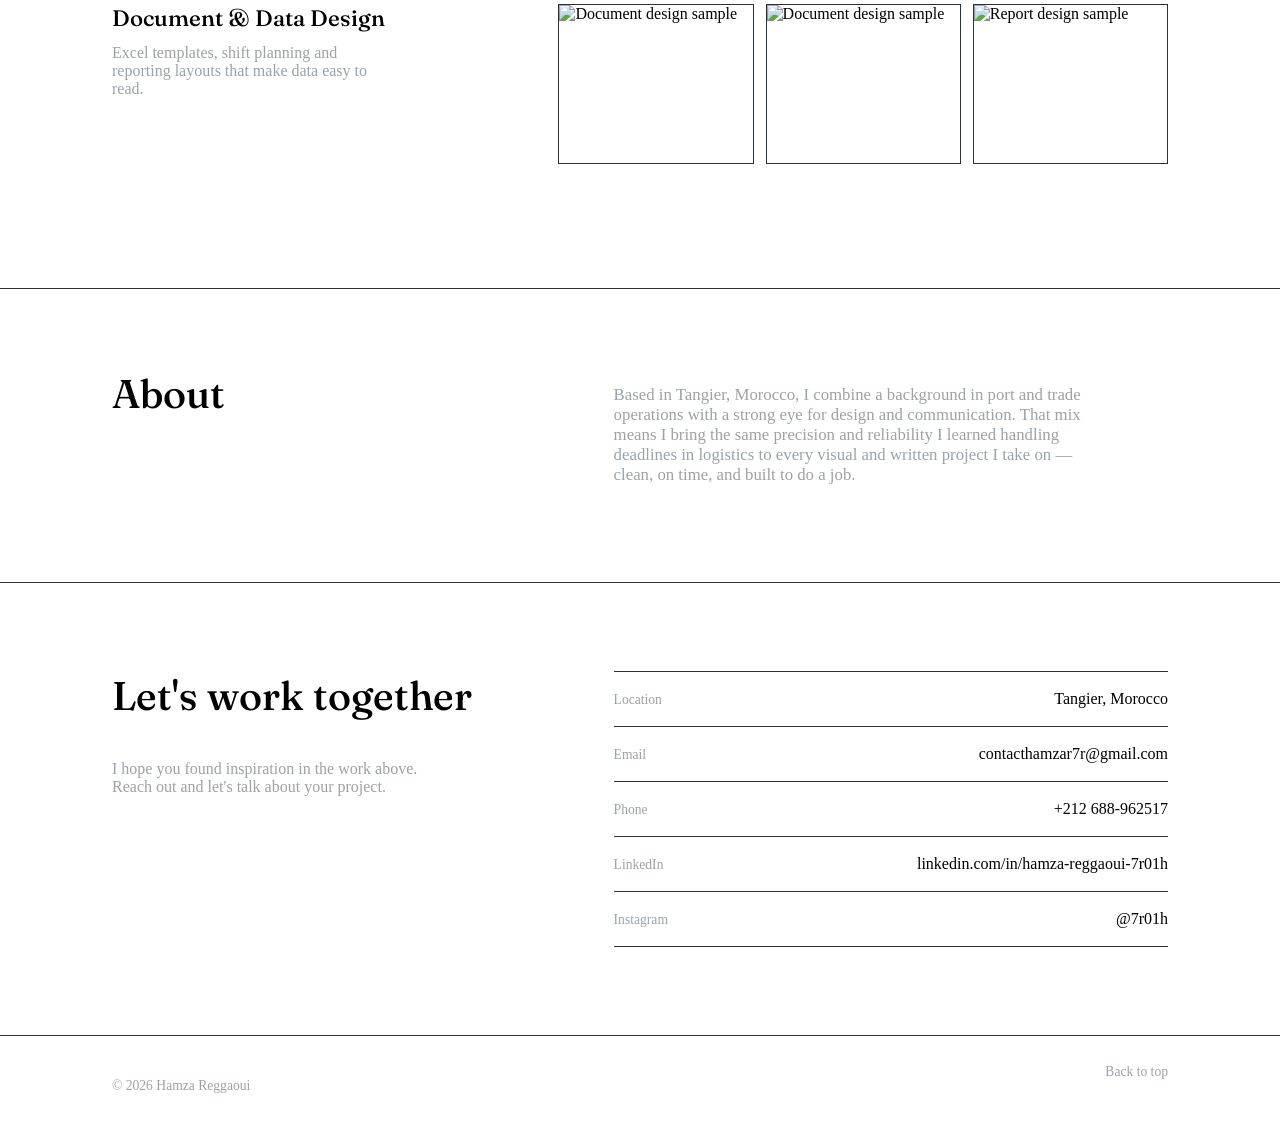
==== commit 1c70c559: "rmvlng" ====
--- a/index.html
+++ b/index.html
@@ -21,13 +21,6 @@
       <a href="#about">About</a>
       <a href="#contact">Contact</a>
       
-      <div class="language-switch">
-    <a href="index.html" class="lang-btn active">EN</a>
-    <span class="separator">|</span>
-    <a href="de/index.html" class="lang-btn">DE</a>
-    <span class="separator">|</span>
-    <a href="ar/index.html" class="lang-btn">AR</a>
-</div>
     </nav>
     <button class="nav-toggle" id="navToggle" aria-label="Toggle menu" aria-expanded="false">
       <span></span><span></span><span></span>
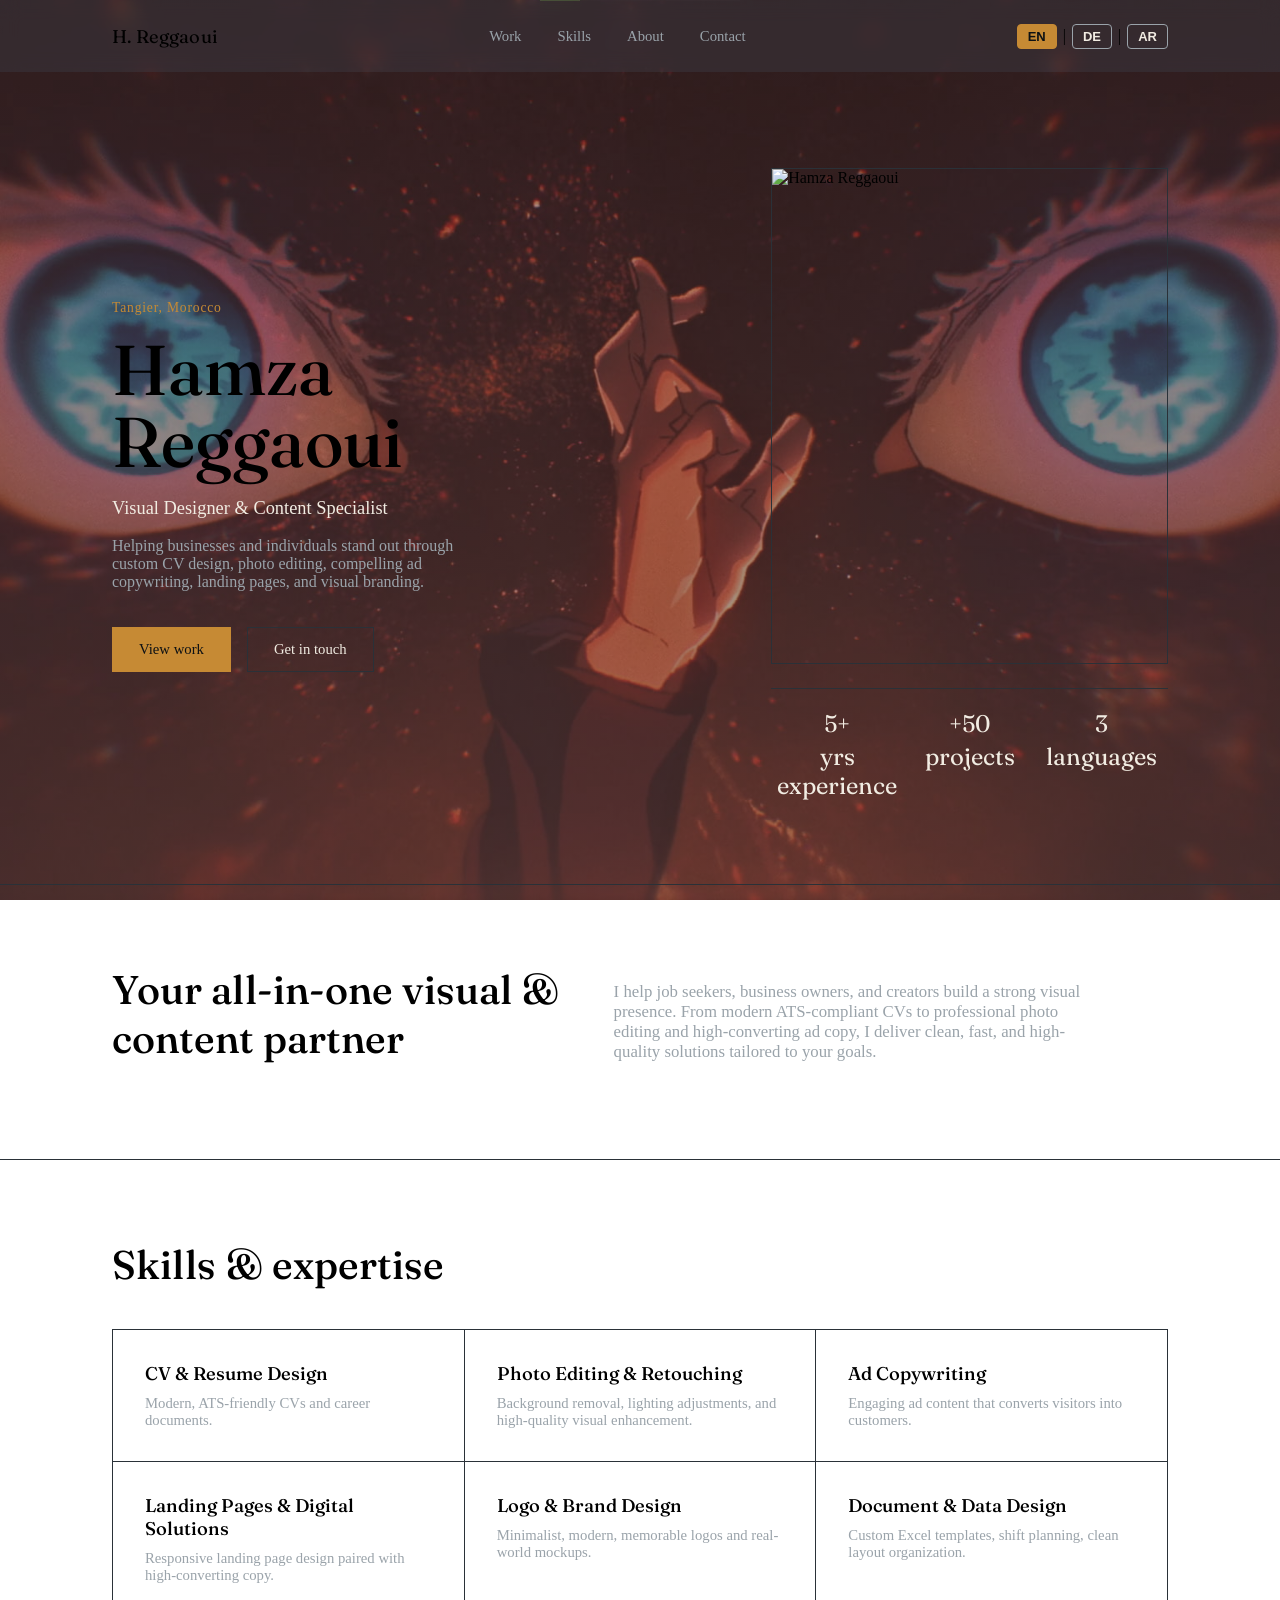
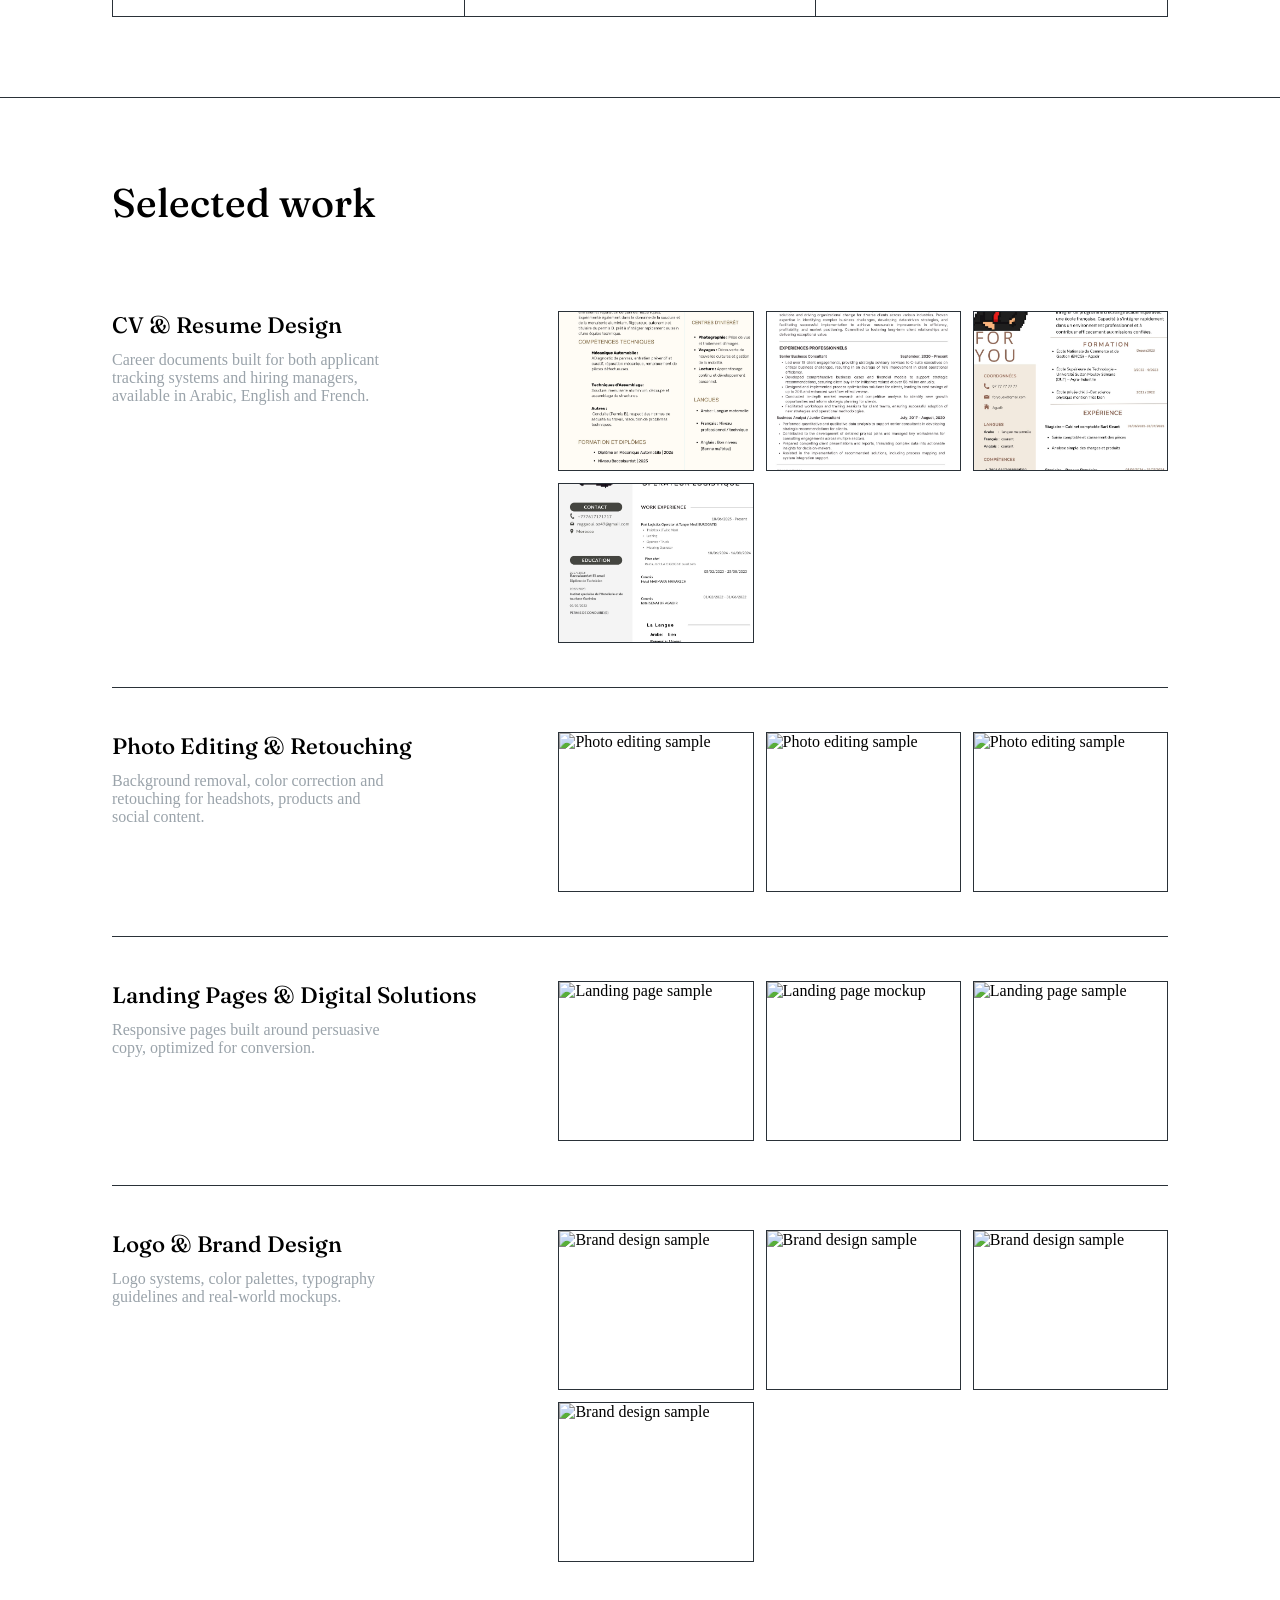
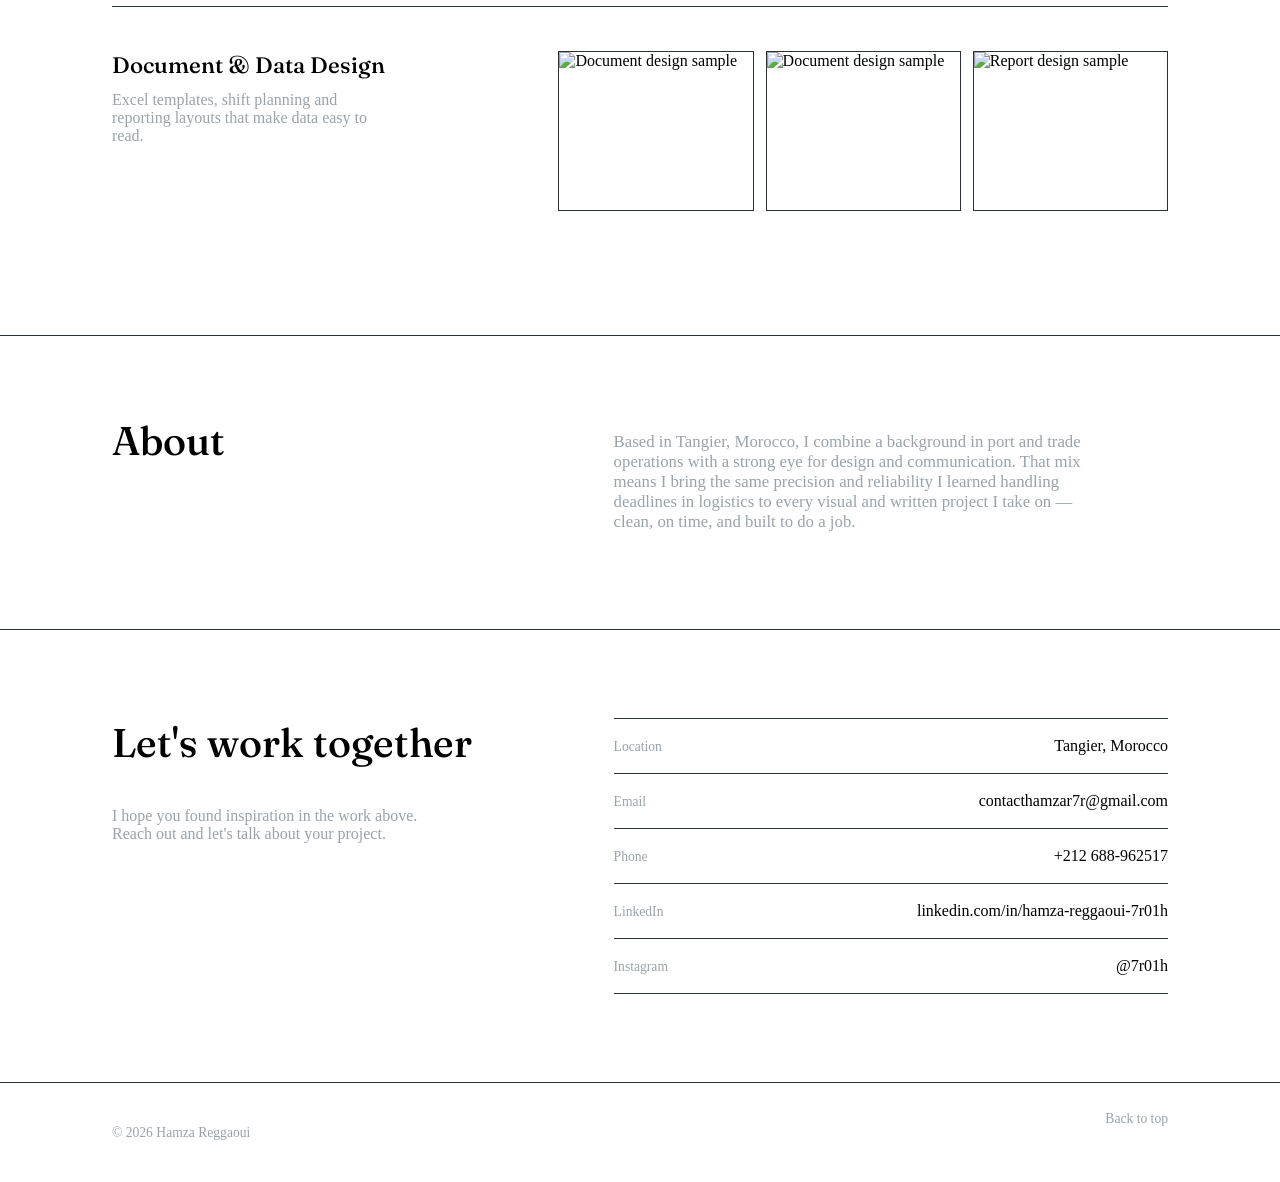
==== commit f2a6409b: "langplus" ====
--- a/index.html
+++ b/index.html
@@ -3,12 +3,18 @@
 <head>
 <meta charset="UTF-8">
 <meta name="viewport" content="width=device-width, initial-scale=1.0">
-<title>Hamza Reggaoui — <h1 data-key="title">Visual Designer &amp; Content Specialist</h1> </title>
-<meta name="description" content="Hamza Reggaoui helps businesses and individuals stand out through CV design, photo editing, ad copywriting, landing pages and visual branding.">
+<title data-i18n="page_title">Hamza Reggaoui — Visual Designer &amp; Content Specialist</title>
+<meta name="description" data-i18n-attr="content" content="Hamza Reggaoui helps businesses and individuals stand out through CV design, photo editing, ad copywriting, landing pages and visual branding.">
 <link rel="preconnect" href="https://fonts.googleapis.com">
 <link rel="preconnect" href="https://fonts.gstatic.com" crossorigin>
 <link href="https://fonts.googleapis.com/css2?family=Fraunces:opsz,wght@9..144,400;9..144,500;9..144,600&family=Inter:wght@400;500;600&display=swap" rel="stylesheet">
+<link href="https://fonts.googleapis.com/css2?family=Cairo:wght@400;500;600;700&display=swap" rel="stylesheet">
 <link rel="stylesheet" href="style.css">
+<style>
+  html[dir="rtl"] body{ font-family:'Cairo', 'Inter', sans-serif; }
+  html[dir="rtl"] .hero-stats,
+  html[dir="rtl"] .contact-list{ text-align: right; }
+</style>
 </head>
 <body>
 
@@ -16,12 +22,19 @@
   <div class="wrap header-inner">
     <a class="logo" href="#top">H. Reggaoui</a>
     <nav class="nav" id="nav">
-      <a href="#work">Work</a>
-      <a href="#skills">Skills</a>
-      <a href="#about">About</a>
-      <a href="#contact">Contact</a>
-      
+      <a href="#work" data-i18n="nav_work">Work</a>
+      <a href="#skills" data-i18n="nav_skills">Skills</a>
+      <a href="#about" data-i18n="nav_about">About</a>
+      <a href="#contact" data-i18n="nav_contact">Contact</a>
     </nav>
+    <div class="language-switch" id="langSwitch">
+      <button type="button" class="lang-btn active" data-lang="en">EN</button>
+      <span class="separator">|</span>
+      <button type="button" class="lang-btn" data-lang="de">DE</button>
+      <span class="separator">|</span>
+      <button type="button" class="lang-btn" data-lang="ar">AR</button>
+    </div>
+
     <button class="nav-toggle" id="navToggle" aria-label="Toggle menu" aria-expanded="false">
       <span></span><span></span><span></span>
     </button>
@@ -34,13 +47,13 @@
   <section class="hero">
     <div class="wrap hero-grid">
       <div class="hero-copy">
-        <p class="hero-eyebrow">Tangier, Morocco</p>
+        <p class="hero-eyebrow" data-i18n="location">Tangier, Morocco</p>
         <h1 class="hero-title">Hamza<br>Reggaoui</h1>
-        <p class="hero-role">Visual Designer &amp; Content Specialist</p>
-        <p class="hero-desc">Helping businesses and individuals stand out through custom CV design, photo editing, compelling ad copywriting, landing pages, and visual branding.</p>
+        <p class="hero-role" data-i18n="hero_role">Visual Designer &amp; Content Specialist</p>
+        <p class="hero-desc" data-i18n="hero_desc">Helping businesses and individuals stand out through custom CV design, photo editing, compelling ad copywriting, landing pages, and visual branding.</p>
         <div class="hero-actions">
-          <a href="#work" class="btn btn-primary">View work</a>
-          <a href="#contact" class="btn btn-ghost">Get in touch</a>
+          <a href="#work" class="btn btn-primary" data-i18n="btn_view_work">View work</a>
+          <a href="#contact" class="btn btn-ghost" data-i18n="btn_get_touch">Get in touch</a>
         </div>
       </div>
       <div class="hero-figure">
@@ -48,9 +61,9 @@
           <img src="https://cdn.gamma.app/u8udtywogw8ah62/89a472c4cc564e66bebb7f6a96327600/original/WhatsApp-Image-2026-09-06-at-21.04.54.jpeg" alt="Hamza Reggaoui">
         </div>
         <ul class="hero-stats">
-          <li><span>5+</span>yrs experience</li>
-          <li><span>+50</span>projects</li>
-          <li><span>3</span>languages</li>
+          <li><span>5+</span><span data-i18n="stat_years">yrs experience</span></li>
+          <li><span>+50</span><span data-i18n="stat_projects">projects</span></li>
+          <li><span>3</span><span data-i18n="stat_languages">languages</span></li>
         </ul>
       </div>
     </div>
@@ -59,39 +72,39 @@
   <!-- INTRO -->
   <section class="intro">
     <div class="wrap intro-grid">
-      <h2 class="section-heading">Your all-in-one visual &amp; content partner</h2>
-      <p class="intro-text">I help job seekers, business owners, and creators build a strong visual presence. From modern ATS-compliant CVs to professional photo editing and high-converting ad copy, I deliver clean, fast, and high-quality solutions tailored to your goals.</p>
+      <h2 class="section-heading" data-i18n="intro_heading">Your all-in-one visual &amp; content partner</h2>
+      <p class="intro-text" data-i18n="intro_text">I help job seekers, business owners, and creators build a strong visual presence. From modern ATS-compliant CVs to professional photo editing and high-converting ad copy, I deliver clean, fast, and high-quality solutions tailored to your goals.</p>
     </div>
   </section>
 
   <!-- SKILLS -->
   <section class="skills" id="skills">
     <div class="wrap">
-      <h2 class="section-heading">Skills &amp; expertise</h2>
+      <h2 class="section-heading" data-i18n="skills_heading">Skills &amp; expertise</h2>
       <div class="skills-grid">
         <article class="skill-card">
-          <h3>CV &amp; Resume Design</h3>
-          <p>Modern, ATS-friendly CVs and career documents.</p>
-        </article>
-        <article class="skill-card">
-          <h3>Photo Editing &amp; Retouching</h3>
-          <p>Background removal, lighting adjustments, and high-quality visual enhancement.</p>
-        </article>
-        <article class="skill-card">
-          <h3>Ad Copywriting</h3>
-          <p>Engaging ad content that converts visitors into customers.</p>
-        </article>
-        <article class="skill-card">
-          <h3>Landing Pages &amp; Digital Solutions</h3>
-          <p>Responsive landing page design paired with high-converting copy.</p>
-        </article>
-        <article class="skill-card">
-          <h3>Logo &amp; Brand Design</h3>
-          <p>Minimalist, modern, memorable logos and real-world mockups.</p>
-        </article>
-        <article class="skill-card">
-          <h3>Document &amp; Data Design</h3>
-          <p>Custom Excel templates, shift planning, clean layout organization.</p>
+          <h3 data-i18n="skill1_title">CV &amp; Resume Design</h3>
+          <p data-i18n="skill1_desc">Modern, ATS-friendly CVs and career documents.</p>
+        </article>
+        <article class="skill-card">
+          <h3 data-i18n="skill2_title">Photo Editing &amp; Retouching</h3>
+          <p data-i18n="skill2_desc">Background removal, lighting adjustments, and high-quality visual enhancement.</p>
+        </article>
+        <article class="skill-card">
+          <h3 data-i18n="skill3_title">Ad Copywriting</h3>
+          <p data-i18n="skill3_desc">Engaging ad content that converts visitors into customers.</p>
+        </article>
+        <article class="skill-card">
+          <h3 data-i18n="skill4_title">Landing Pages &amp; Digital Solutions</h3>
+          <p data-i18n="skill4_desc">Responsive landing page design paired with high-converting copy.</p>
+        </article>
+        <article class="skill-card">
+          <h3 data-i18n="skill5_title">Logo &amp; Brand Design</h3>
+          <p data-i18n="skill5_desc">Minimalist, modern, memorable logos and real-world mockups.</p>
+        </article>
+        <article class="skill-card">
+          <h3 data-i18n="skill6_title">Document &amp; Data Design</h3>
+          <p data-i18n="skill6_desc">Custom Excel templates, shift planning, clean layout organization.</p>
         </article>
       </div>
     </div>
@@ -100,12 +113,12 @@
   <!-- WORK -->
   <section class="work" id="work">
     <div class="wrap">
-      <h2 class="section-heading">Selected work</h2>
-
-      <div class="work-block">
-        <div class="work-head">
-          <h3>CV &amp; Resume Design</h3>
-          <p>Career documents built for both applicant tracking systems and hiring managers, available in Arabic, English and French.</p>
+      <h2 class="section-heading" data-i18n="work_heading">Selected work</h2>
+
+      <div class="work-block">
+        <div class="work-head">
+          <h3 data-i18n="work1_title">CV &amp; Resume Design</h3>
+          <p data-i18n="work1_desc">Career documents built for both applicant tracking systems and hiring managers, available in Arabic, English and French.</p>
         </div>
         <div class="work-gallery">
           <img src="IMG1/J1.jpg" alt="CV design sample" loading="lazy">
@@ -117,8 +130,8 @@
 
       <div class="work-block">
         <div class="work-head">
-          <h3>Photo Editing &amp; Retouching</h3>
-          <p>Background removal, color correction and retouching for headshots, products and social content.</p>
+          <h3 data-i18n="work2_title">Photo Editing &amp; Retouching</h3>
+          <p data-i18n="work2_desc">Background removal, color correction and retouching for headshots, products and social content.</p>
         </div>
         <div class="work-gallery">
           <img src="https://cdn.gamma.app/u8udtywogw8ah62/249ed3ca6963442d8f521091449bf127/original/WhatsApp-Image-2026-09-06-at-20.21.36.jpeg" alt="Photo editing sample" loading="lazy">
@@ -129,8 +142,8 @@
 
       <div class="work-block">
         <div class="work-head">
-          <h3>Landing Pages &amp; Digital Solutions</h3>
-          <p>Responsive pages built around persuasive copy, optimized for conversion.</p>
+          <h3 data-i18n="work3_title">Landing Pages &amp; Digital Solutions</h3>
+          <p data-i18n="work3_desc">Responsive pages built around persuasive copy, optimized for conversion.</p>
         </div>
         <div class="work-gallery">
           <img src="https://cdn.gamma.app/u8udtywogw8ah62/fd48e678bdc34e7fab38501124570007/original/Screenshot-2026-09-07-224203.png" alt="Landing page sample" loading="lazy">
@@ -141,8 +154,8 @@
 
       <div class="work-block">
         <div class="work-head">
-          <h3>Logo &amp; Brand Design</h3>
-          <p>Logo systems, color palettes, typography guidelines and real-world mockups.</p>
+          <h3 data-i18n="work4_title">Logo &amp; Brand Design</h3>
+          <p data-i18n="work4_desc">Logo systems, color palettes, typography guidelines and real-world mockups.</p>
         </div>
         <div class="work-gallery">
           <img src="https://cdn.gamma.app/u8udtywogw8ah62/8990b0683e6848e5a8ae53a73d75c462/original/cover.jpeg" alt="Brand design sample" loading="lazy">
@@ -154,8 +167,8 @@
 
       <div class="work-block">
         <div class="work-head">
-          <h3>Document &amp; Data Design</h3>
-          <p>Excel templates, shift planning and reporting layouts that make data easy to read.</p>
+          <h3 data-i18n="work5_title">Document &amp; Data Design</h3>
+          <p data-i18n="work5_desc">Excel templates, shift planning and reporting layouts that make data easy to read.</p>
         </div>
         <div class="work-gallery">
           <img src="https://cdn.gamma.app/u8udtywogw8ah62/6c9d0cc7c1d84a42a4bca8e23e4763e8/original/Screenshot-2026-09-06-205443.png" alt="Document design sample" loading="lazy">
@@ -170,8 +183,8 @@
   <!-- ABOUT -->
   <section class="about" id="about">
     <div class="wrap about-grid">
-      <h2 class="section-heading">About</h2>
-      <p>Based in Tangier, Morocco, I combine a background in port and trade operations with a strong eye for design and communication. That mix means I bring the same precision and reliability I learned handling deadlines in logistics to every visual and written project I take on — clean, on time, and built to do a job.</p>
+      <h2 class="section-heading" data-i18n="about_heading">About</h2>
+      <p data-i18n="about_text">Based in Tangier, Morocco, I combine a background in port and trade operations with a strong eye for design and communication. That mix means I bring the same precision and reliability I learned handling deadlines in logistics to every visual and written project I take on — clean, on time, and built to do a job.</p>
     </div>
   </section>
 
@@ -179,28 +192,28 @@
   <section class="contact" id="contact">
     <div class="wrap contact-grid">
       <div>
-        <h2 class="section-heading">Let's work together</h2>
-        <p class="contact-lead">I hope you found inspiration in the work above. Reach out and let's talk about your project.</p>
+        <h2 class="section-heading" data-i18n="contact_heading">Let's work together</h2>
+        <p class="contact-lead" data-i18n="contact_lead">I hope you found inspiration in the work above. Reach out and let's talk about your project.</p>
       </div>
       <ul class="contact-list">
         <li>
-          <span>Location</span>
-          <p>Tangier, Morocco</p>
-        </li>
-        <li>
-          <span>Email</span>
+          <span data-i18n="contact_location_label">Location</span>
+          <p data-i18n="location">Tangier, Morocco</p>
+        </li>
+        <li>
+          <span data-i18n="contact_email_label">Email</span>
           <a href="mailto:contacthamzar7r@gmail.com">contacthamzar7r@gmail.com</a>
         </li>
         <li>
-          <span>Phone</span>
+          <span data-i18n="contact_phone_label">Phone</span>
           <a href="tel:+212688962517">+212 688-962517</a>
         </li>
         <li>
-          <span>LinkedIn</span>
+          <span data-i18n="contact_linkedin_label">LinkedIn</span>
           <a href="https://www.linkedin.com/in/hamza-reggaoui-7r01h" target="_blank" rel="noopener">linkedin.com/in/hamza-reggaoui-7r01h</a>
         </li>
         <li>
-          <span>Instagram</span>
+          <span data-i18n="contact_instagram_label">Instagram</span>
           <a href="https://www.instagram.com/7r01h" target="_blank" rel="noopener">@7r01h</a>
         </li>
       </ul>
@@ -211,11 +224,144 @@
 
 <footer class="site-footer">
   <div class="wrap footer-inner">
-    <p>© 2026 Hamza Reggaoui</p>
-    <a href="#top">Back to top</a>
+    <p data-i18n="footer_text">© 2026 Hamza Reggaoui</p>
+    <a href="#top" data-i18n="footer_backtotop">Back to top</a>
   </div>
 </footer>
 
 <script src="script.js"></script>
+<script>
+(function () {
+  var translations = {
+    en: {
+      page_title: "Hamza Reggaoui — Visual Designer & Content Specialist",
+      meta_description: "Hamza Reggaoui helps businesses and individuals stand out through CV design, photo editing, ad copywriting, landing pages and visual branding.",
+      nav_work: "Work", nav_skills: "Skills", nav_about: "About", nav_contact: "Contact",
+      location: "Tangier, Morocco",
+      hero_role: "Visual Designer & Content Specialist",
+      hero_desc: "Helping businesses and individuals stand out through custom CV design, photo editing, compelling ad copywriting, landing pages, and visual branding.",
+      btn_view_work: "View work", btn_get_touch: "Get in touch",
+      stat_years: "yrs experience", stat_projects: "projects", stat_languages: "languages",
+      intro_heading: "Your all-in-one visual & content partner",
+      intro_text: "I help job seekers, business owners, and creators build a strong visual presence. From modern ATS-compliant CVs to professional photo editing and high-converting ad copy, I deliver clean, fast, and high-quality solutions tailored to your goals.",
+      skills_heading: "Skills & expertise",
+      skill1_title: "CV & Resume Design", skill1_desc: "Modern, ATS-friendly CVs and career documents.",
+      skill2_title: "Photo Editing & Retouching", skill2_desc: "Background removal, lighting adjustments, and high-quality visual enhancement.",
+      skill3_title: "Ad Copywriting", skill3_desc: "Engaging ad content that converts visitors into customers.",
+      skill4_title: "Landing Pages & Digital Solutions", skill4_desc: "Responsive landing page design paired with high-converting copy.",
+      skill5_title: "Logo & Brand Design", skill5_desc: "Minimalist, modern, memorable logos and real-world mockups.",
+      skill6_title: "Document & Data Design", skill6_desc: "Custom Excel templates, shift planning, clean layout organization.",
+      work_heading: "Selected work",
+      work1_title: "CV & Resume Design", work1_desc: "Career documents built for both applicant tracking systems and hiring managers, available in Arabic, English and French.",
+      work2_title: "Photo Editing & Retouching", work2_desc: "Background removal, color correction and retouching for headshots, products and social content.",
+      work3_title: "Landing Pages & Digital Solutions", work3_desc: "Responsive pages built around persuasive copy, optimized for conversion.",
+      work4_title: "Logo & Brand Design", work4_desc: "Logo systems, color palettes, typography guidelines and real-world mockups.",
+      work5_title: "Document & Data Design", work5_desc: "Excel templates, shift planning and reporting layouts that make data easy to read.",
+      about_heading: "About",
+      about_text: "Based in Tangier, Morocco, I combine a background in port and trade operations with a strong eye for design and communication. That mix means I bring the same precision and reliability I learned handling deadlines in logistics to every visual and written project I take on — clean, on time, and built to do a job.",
+      contact_heading: "Let's work together",
+      contact_lead: "I hope you found inspiration in the work above. Reach out and let's talk about your project.",
+      contact_location_label: "Location", contact_email_label: "Email", contact_phone_label: "Phone",
+      contact_linkedin_label: "LinkedIn", contact_instagram_label: "Instagram",
+      footer_text: "© 2026 Hamza Reggaoui", footer_backtotop: "Back to top"
+    },
+    de: {
+      page_title: "Hamza Reggaoui — Visual Designer & Content Specialist",
+      meta_description: "Hamza Reggaoui hilft Unternehmen und Privatpersonen, sich durch CV-Design, Bildbearbeitung, Werbetexte, Landingpages und visuelles Branding abzuheben.",
+      nav_work: "Arbeiten", nav_skills: "Leistungen", nav_about: "Über mich", nav_contact: "Kontakt",
+      location: "Tanger, Marokko",
+      hero_role: "Visual Designer & Content Specialist",
+      hero_desc: "Ich helfe Unternehmen und Privatpersonen, sich abzuheben – mit individuellem CV-Design, Bildbearbeitung, überzeugenden Werbetexten, Landingpages und visuellem Branding.",
+      btn_view_work: "Arbeiten ansehen", btn_get_touch: "Kontakt aufnehmen",
+      stat_years: "Jahre Erfahrung", stat_projects: "Projekte", stat_languages: "Sprachen",
+      intro_heading: "Ihr Rundum-Partner für Visuals & Content",
+      intro_text: "Ich unterstütze Jobsuchende, Unternehmer und Kreative dabei, einen starken visuellen Auftritt aufzubauen. Von modernen ATS-konformen Lebensläufen über professionelle Bildbearbeitung bis hin zu konversionsstarken Werbetexten liefere ich saubere, schnelle und hochwertige Lösungen, die auf Ihre Ziele zugeschnitten sind.",
+      skills_heading: "Leistungen & Expertise",
+      skill1_title: "CV- & Lebenslauf-Design", skill1_desc: "Moderne, ATS-freundliche Lebensläufe und Bewerbungsunterlagen.",
+      skill2_title: "Bildbearbeitung & Retusche", skill2_desc: "Hintergrundentfernung, Lichtanpassungen und hochwertige Bildoptimierung.",
+      skill3_title: "Werbetexte", skill3_desc: "Ansprechende Werbeinhalte, die Besucher in Kunden verwandeln.",
+      skill4_title: "Landingpages & digitale Lösungen", skill4_desc: "Responsives Landingpage-Design gepaart mit konversionsstarken Texten.",
+      skill5_title: "Logo- & Markendesign", skill5_desc: "Minimalistische, moderne, einprägsame Logos und reale Mockups.",
+      skill6_title: "Dokument- & Datendesign", skill6_desc: "Individuelle Excel-Vorlagen, Schichtplanung, übersichtliche Layouts.",
+      work_heading: "Ausgewählte Arbeiten",
+      work1_title: "CV- & Lebenslauf-Design", work1_desc: "Bewerbungsunterlagen, die sowohl für Bewerbermanagementsysteme als auch für Personalverantwortliche optimiert sind – verfügbar auf Arabisch, Englisch und Französisch.",
+      work2_title: "Bildbearbeitung & Retusche", work2_desc: "Hintergrundentfernung, Farbkorrektur und Retusche für Porträts, Produkte und Social-Media-Inhalte.",
+      work3_title: "Landingpages & digitale Lösungen", work3_desc: "Responsive Seiten, aufgebaut um überzeugende Texte, optimiert für Conversion.",
+      work4_title: "Logo- & Markendesign", work4_desc: "Logo-Systeme, Farbpaletten, Typografie-Richtlinien und reale Mockups.",
+      work5_title: "Dokument- & Datendesign", work5_desc: "Excel-Vorlagen, Schichtplanung und Report-Layouts, die Daten leicht lesbar machen.",
+      about_heading: "Über mich",
+      about_text: "Mit Sitz in Tanger, Marokko, verbinde ich einen Hintergrund im Hafen- und Handelsbetrieb mit einem ausgeprägten Gespür für Design und Kommunikation. Diese Mischung bedeutet, dass ich die gleiche Präzision und Zuverlässigkeit, die ich im Umgang mit Deadlines in der Logistik gelernt habe, in jedes visuelle und schriftliche Projekt einbringe – sauber, pünktlich und zweckmäßig.",
+      contact_heading: "Lassen Sie uns zusammenarbeiten",
+      contact_lead: "Ich hoffe, die Arbeiten oben haben Sie inspiriert. Melden Sie sich, und lassen Sie uns über Ihr Projekt sprechen.",
+      contact_location_label: "Standort", contact_email_label: "E-Mail", contact_phone_label: "Telefon",
+      contact_linkedin_label: "LinkedIn", contact_instagram_label: "Instagram",
+      footer_text: "© 2026 Hamza Reggaoui", footer_backtotop: "Nach oben"
+    },
+    ar: {
+      page_title: "حمزة رقاوي — مصمم بصري ومختص محتوى",
+      meta_description: "يساعد حمزة رقاوي الشركات والأفراد على التميز من خلال تصميم السيرة الذاتية، تعديل الصور، كتابة الإعلانات، صفحات الهبوط والهوية البصرية.",
+      nav_work: "الأعمال", nav_skills: "المهارات", nav_about: "من أنا", nav_contact: "تواصل",
+      location: "طنجة، المغرب",
+      hero_role: "مصمم بصري ومختص محتوى",
+      hero_desc: "أساعد الشركات والأفراد على التميز من خلال تصميم سير ذاتية مخصصة، تعديل الصور، كتابة إعلانات مقنعة، صفحات هبوط، وهوية بصرية متكاملة.",
+      btn_view_work: "شاهد الأعمال", btn_get_touch: "تواصل معي",
+      stat_years: "سنوات خبرة", stat_projects: "مشروع", stat_languages: "لغات",
+      intro_heading: "شريكك الشامل للتصميم البصري والمحتوى",
+      intro_text: "أساعد الباحثين عن عمل وأصحاب الأعمال والمبدعين على بناء حضور بصري قوي. من السير الذاتية العصرية المتوافقة مع أنظمة التتبع الآلي، إلى تعديل الصور الاحترافي وكتابة الإعلانات ذات معدل التحويل العالي، أقدّم حلولاً نظيفة وسريعة وعالية الجودة مصمّمة خصيصًا لأهدافك.",
+      skills_heading: "المهارات والخبرات",
+      skill1_title: "تصميم السيرة الذاتية", skill1_desc: "سير ذاتية عصرية ومتوافقة مع أنظمة التتبع الآلي.",
+      skill2_title: "تعديل الصور والرتوش", skill2_desc: "إزالة الخلفية، تعديل الإضاءة، وتحسين بصري عالي الجودة.",
+      skill3_title: "كتابة الإعلانات", skill3_desc: "محتوى إعلاني جذاب يحوّل الزوار إلى عملاء.",
+      skill4_title: "صفحات الهبوط والحلول الرقمية", skill4_desc: "تصميم صفحات هبوط متجاوبة مع محتوى ذي معدل تحويل عالٍ.",
+      skill5_title: "تصميم الشعارات والهوية", skill5_desc: "شعارات بسيطة وعصرية لا تُنسى مع نماذج واقعية.",
+      skill6_title: "تصميم المستندات والبيانات", skill6_desc: "قوالب إكسل مخصصة، جداول مناوبات، وتنظيم واضح للتخطيط.",
+      work_heading: "أعمال مختارة",
+      work1_title: "تصميم السيرة الذاتية", work1_desc: "مستندات مهنية مصممة لأنظمة التتبع الآلي ومسؤولي التوظيف على حد سواء، متوفرة بالعربية والإنجليزية والفرنسية.",
+      work2_title: "تعديل الصور والرتوش", work2_desc: "إزالة الخلفية وتصحيح الألوان والرتوش للصور الشخصية والمنتجات ومحتوى وسائل التواصل.",
+      work3_title: "صفحات الهبوط والحلول الرقمية", work3_desc: "صفحات متجاوبة مبنية حول محتوى مقنع ومحسّنة لزيادة التحويل.",
+      work4_title: "تصميم الشعارات والهوية", work4_desc: "أنظمة شعارات، لوحات ألوان، إرشادات خطوط، ونماذج واقعية.",
+      work5_title: "تصميم المستندات والبيانات", work5_desc: "قوالب إكسل، جداول مناوبات، وتصاميم تقارير تجعل البيانات سهلة القراءة.",
+      about_heading: "من أنا",
+      about_text: "أقيم في طنجة بالمغرب، وأجمع بين خلفيتي في العمليات المينائية والتجارية وحس تصميمي وتواصلي قوي. هذا المزيج يعني أنني أجلب نفس الدقة والموثوقية التي تعلمتها في التعامل مع المواعيد النهائية في اللوجستيك إلى كل مشروع بصري وكتابي أقوم به — نظيف، في الوقت المحدد، ومصمم لأداء المهمة.",
+      contact_heading: "لنعمل معًا",
+      contact_lead: "أتمنى أن تكون الأعمال أعلاه قد ألهمتك. تواصل معي ولنتحدث عن مشروعك.",
+      contact_location_label: "الموقع", contact_email_label: "البريد الإلكتروني", contact_phone_label: "الهاتف",
+      contact_linkedin_label: "لينكدإن", contact_instagram_label: "إنستغرام",
+      footer_text: "© 2026 حمزة رقاوي", footer_backtotop: "العودة للأعلى"
+    }
+  };
+
+  function applyLang(lang) {
+    var t = translations[lang] || translations.en;
+
+    document.querySelectorAll("[data-i18n]").forEach(function (el) {
+      var key = el.getAttribute("data-i18n");
+      if (t[key] !== undefined) el.textContent = t[key];
+    });
+
+    var metaDesc = document.querySelector('meta[name="description"]');
+    if (metaDesc && t.meta_description) metaDesc.setAttribute("content", t.meta_description);
+
+    document.documentElement.lang = lang;
+    document.documentElement.dir = lang === "ar" ? "rtl" : "ltr";
+
+    document.querySelectorAll("#langSwitch .lang-btn").forEach(function (btn) {
+      btn.classList.toggle("active", btn.getAttribute("data-lang") === lang);
+    });
+
+    try { localStorage.setItem("site_lang", lang); } catch (e) {}
+  }
+
+  document.querySelectorAll("#langSwitch .lang-btn").forEach(function (btn) {
+    btn.addEventListener("click", function () {
+      applyLang(btn.getAttribute("data-lang"));
+    });
+  });
+
+  var saved;
+  try { saved = localStorage.getItem("site_lang"); } catch (e) {}
+  applyLang(saved || "en");
+})();
+</script>
 </body>
 </html>
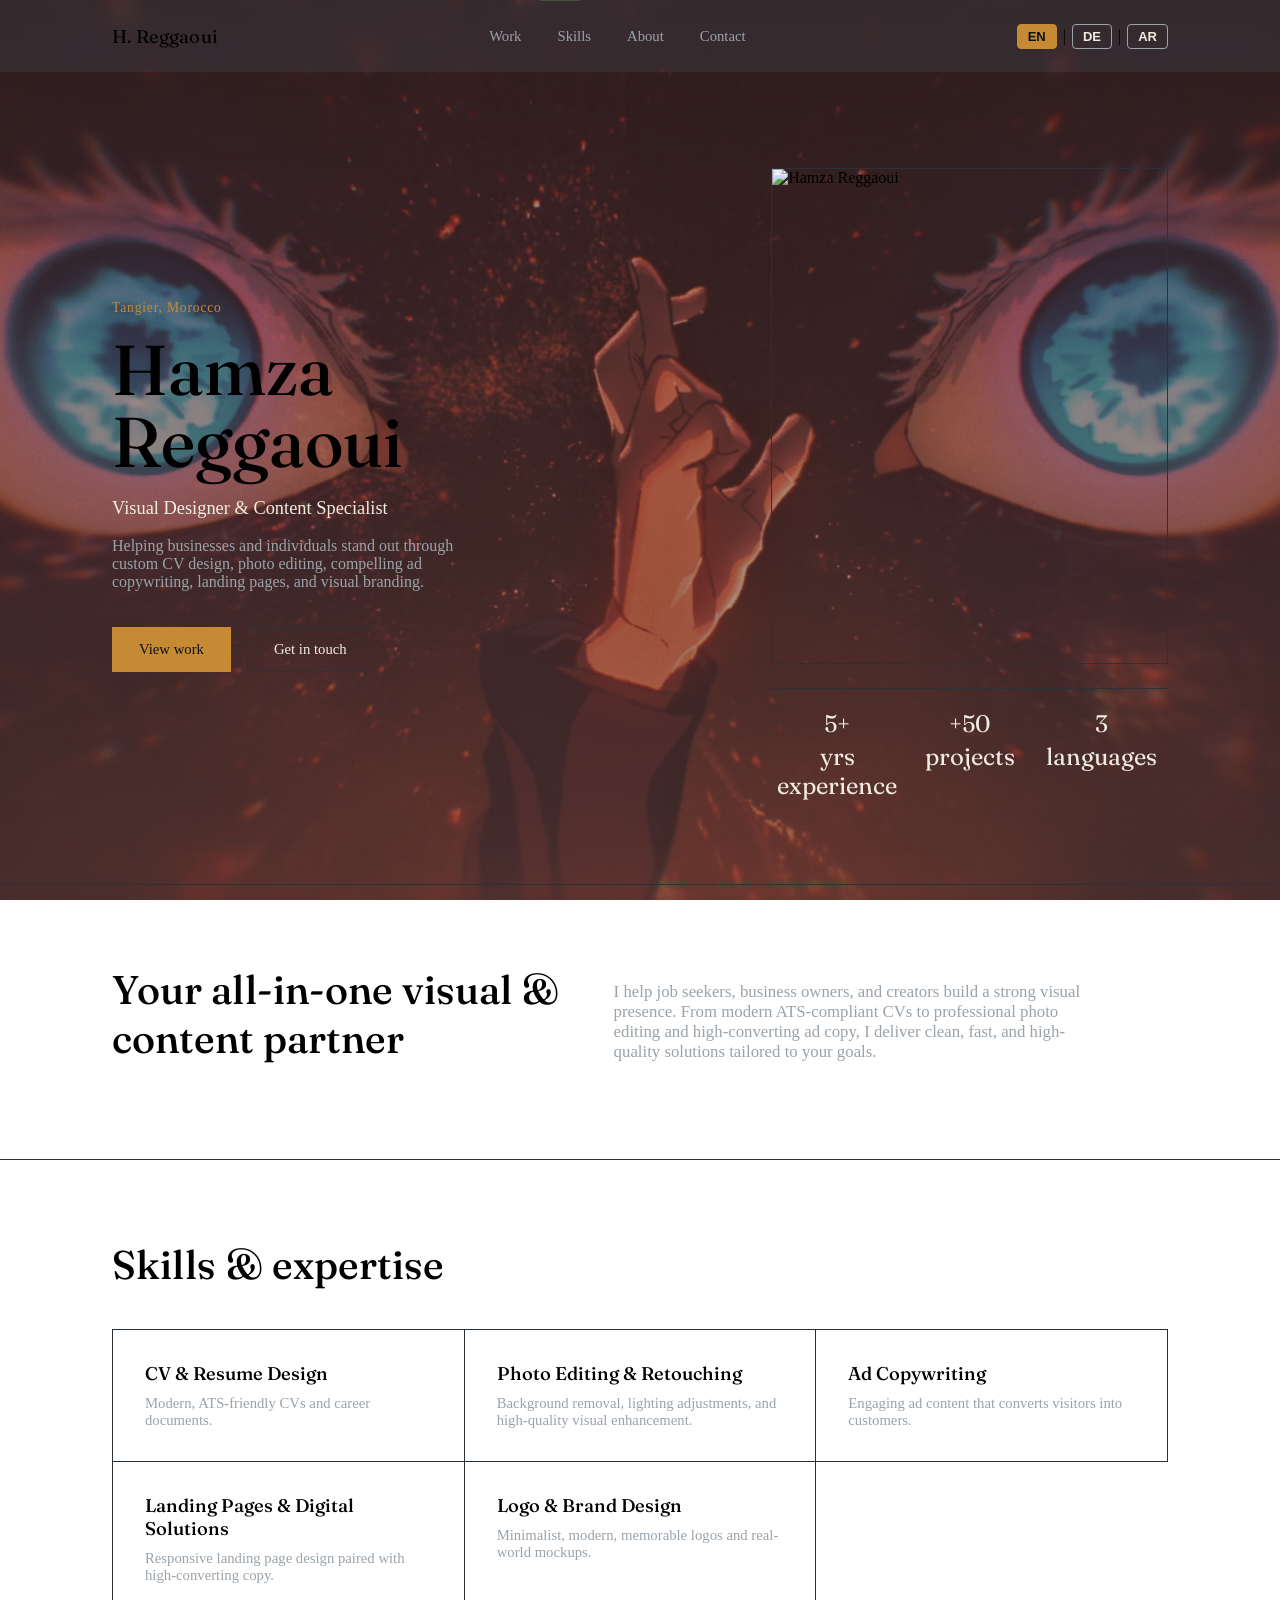
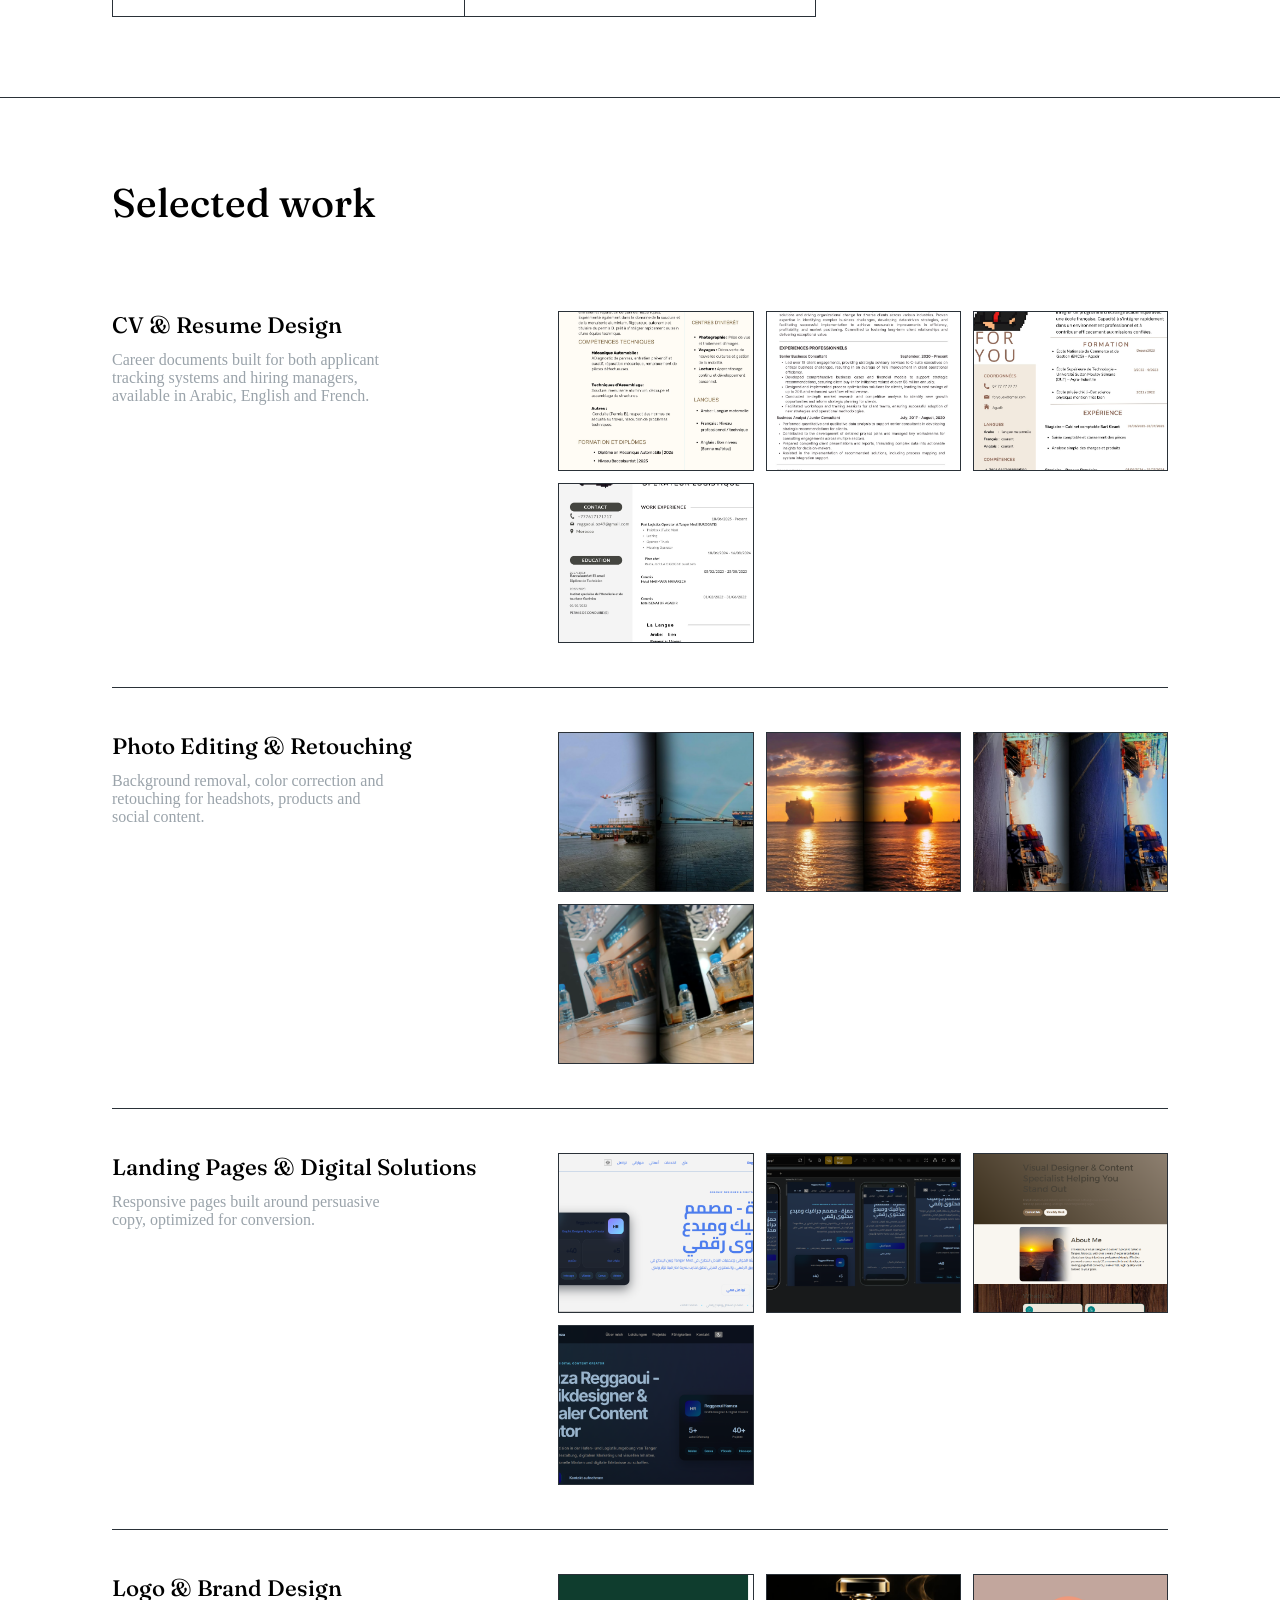
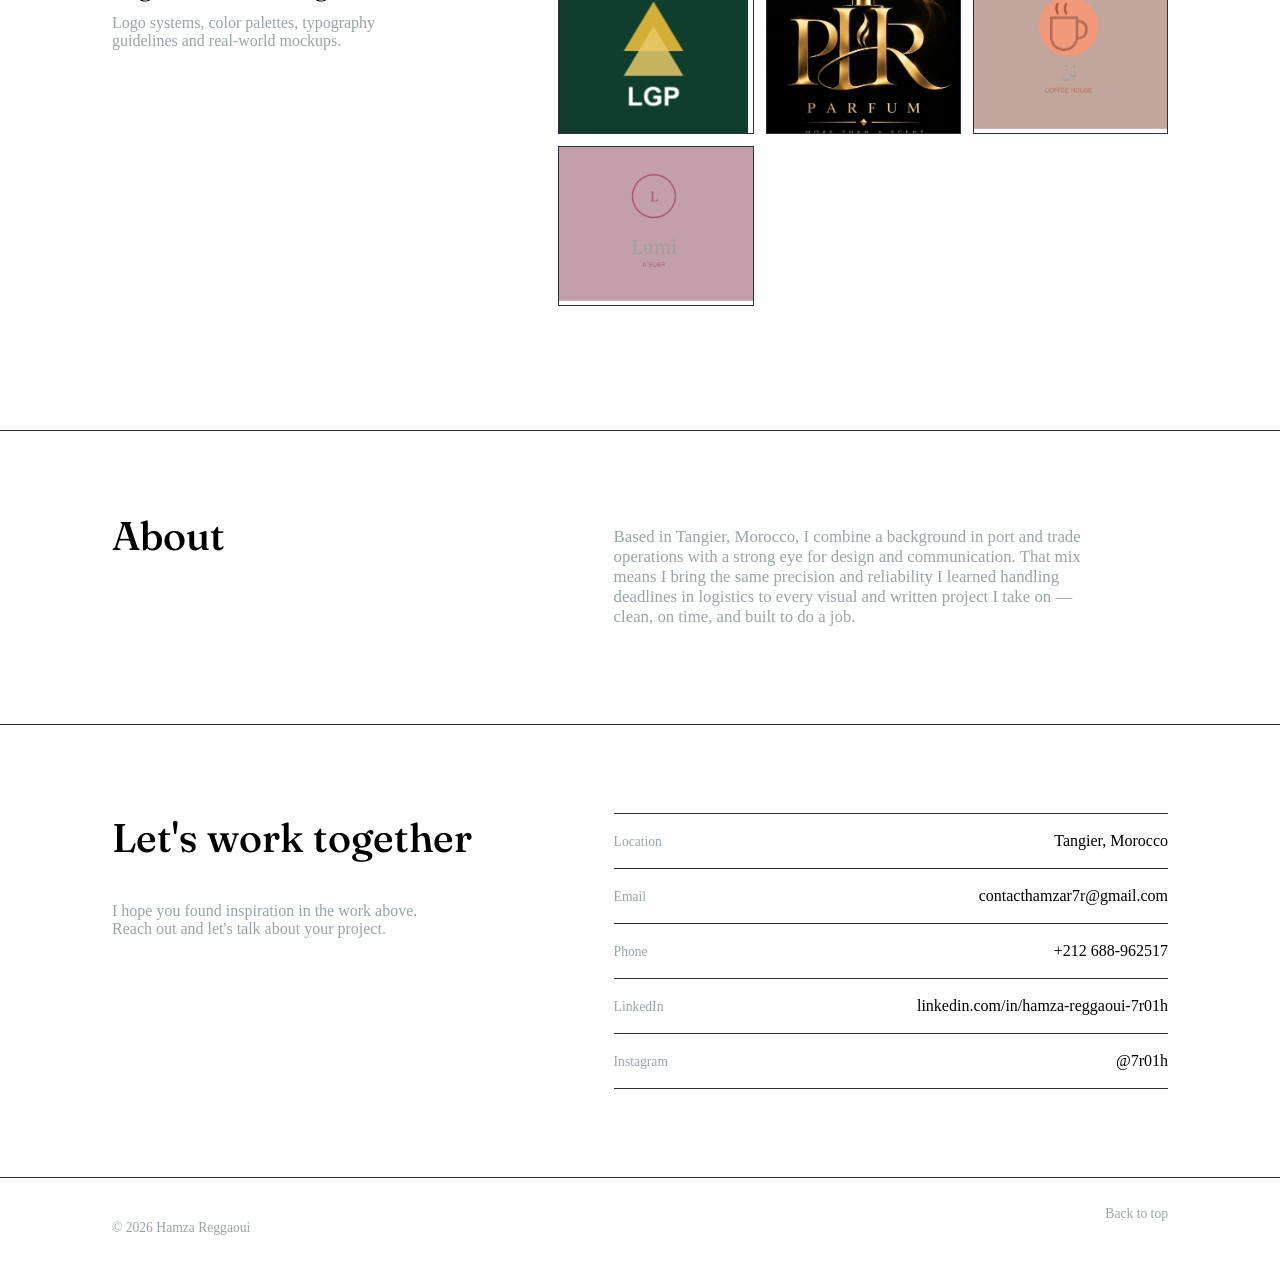
==== commit acea10e2: "تغيير في النصوص" ====
--- a/index.html
+++ b/index.html
@@ -102,10 +102,7 @@
           <h3 data-i18n="skill5_title">Logo &amp; Brand Design</h3>
           <p data-i18n="skill5_desc">Minimalist, modern, memorable logos and real-world mockups.</p>
         </article>
-        <article class="skill-card">
-          <h3 data-i18n="skill6_title">Document &amp; Data Design</h3>
-          <p data-i18n="skill6_desc">Custom Excel templates, shift planning, clean layout organization.</p>
-        </article>
+       
       </div>
     </div>
   </section>
@@ -134,9 +131,10 @@
           <p data-i18n="work2_desc">Background removal, color correction and retouching for headshots, products and social content.</p>
         </div>
         <div class="work-gallery">
-          <img src="https://cdn.gamma.app/u8udtywogw8ah62/249ed3ca6963442d8f521091449bf127/original/WhatsApp-Image-2026-09-06-at-20.21.36.jpeg" alt="Photo editing sample" loading="lazy">
-          <img src="https://cdn.gamma.app/u8udtywogw8ah62/afb1d0bf05f04ec191c3e4817beacafd/original/WhatsApp-Image-2026-09-06-at-20.31.43.jpeg" alt="Photo editing sample" loading="lazy">
-          <img src="https://cdn.gamma.app/u8udtywogw8ah62/89e3f88118bf4226987cd8064f602bbd/original/WhatsApp-Image-2026-09-06-at-20.21.37.jpeg" alt="Photo editing sample" loading="lazy">
+          <img src="IMG1/AB1.jpeg" alt="Photo editing sample" loading="lazy">
+          <img src="IMG1/AB2.jpeg" alt="Photo editing sample" loading="lazy">
+          <img src="IMG1/AB3.jpeg" alt="Photo editing sample" loading="lazy">
+          <img src="IMG1/AB4.jpeg" alt="Photo editing sample" loading="lazy">
         </div>
       </div>
 
@@ -146,9 +144,10 @@
           <p data-i18n="work3_desc">Responsive pages built around persuasive copy, optimized for conversion.</p>
         </div>
         <div class="work-gallery">
-          <img src="https://cdn.gamma.app/u8udtywogw8ah62/fd48e678bdc34e7fab38501124570007/original/Screenshot-2026-09-07-224203.png" alt="Landing page sample" loading="lazy">
-          <img src="https://cdn.gamma.app/u8udtywogw8ah62/69c83528f24544a0afd6cf723a224b46/original/Psd-Web-Showcase-Mockup.jpg" alt="Landing page mockup" loading="lazy">
-          <img src="https://cdn.gamma.app/u8udtywogw8ah62/49314c5cd39a4450ae9457717e88bf47/original/Screenshot-2026-09-07-224259.png" alt="Landing page sample" loading="lazy">
+          <img src="IMG1/L1.png" alt="Landing page sample" loading="lazy">
+          <img src="IMG1/L2.png" alt="Landing page mockup" loading="lazy">
+          <img src="IMG1/L3.png" alt="Landing page sample" loading="lazy">
+          <img src="IMG1/L4.png" alt="Landing page sample" loading="lazy">
         </div>
       </div>
 
@@ -158,24 +157,13 @@
           <p data-i18n="work4_desc">Logo systems, color palettes, typography guidelines and real-world mockups.</p>
         </div>
         <div class="work-gallery">
-          <img src="https://cdn.gamma.app/u8udtywogw8ah62/8990b0683e6848e5a8ae53a73d75c462/original/cover.jpeg" alt="Brand design sample" loading="lazy">
-          <img src="https://cdn.gamma.app/u8udtywogw8ah62/eeea3776b2c84ec9af9c21a4e0e6c4d5/original/WhatsApp-Image-2026-09-05-at-19.27.52.jpeg" alt="Brand design sample" loading="lazy">
-          <img src="https://cdn.gamma.app/u8udtywogw8ah62/c9a83adab2e64a2d876aed13b1233108/original/WhatsApp-Image-2026-09-03-at-17.10.54-1.jpeg" alt="Brand design sample" loading="lazy">
-          <img src="https://cdn.gamma.app/u8udtywogw8ah62/e4f54957486b41e290cd9cd7ad4a48ca/original/WhatsApp-Image-2026-09-03-at-17.10.55-2.jpeg" alt="Brand design sample" loading="lazy">
-        </div>
-      </div>
-
-      <div class="work-block">
-        <div class="work-head">
-          <h3 data-i18n="work5_title">Document &amp; Data Design</h3>
-          <p data-i18n="work5_desc">Excel templates, shift planning and reporting layouts that make data easy to read.</p>
-        </div>
-        <div class="work-gallery">
-          <img src="https://cdn.gamma.app/u8udtywogw8ah62/6c9d0cc7c1d84a42a4bca8e23e4763e8/original/Screenshot-2026-09-06-205443.png" alt="Document design sample" loading="lazy">
-          <img src="https://cdn.gamma.app/u8udtywogw8ah62/c26fc9ad690a45b5a390fbbf48dad942/original/141ea664-9610-4215-bac6-69f0990fcbd1.webp" alt="Document design sample" loading="lazy">
-          <img src="https://cdn.gamma.app/u8udtywogw8ah62/13fc0c24d8624fd28325e745fce126ef/original/datylon-blog-Dos-and-donts-of-report-design-sophisticated-visuals4.png" alt="Report design sample" loading="lazy">
-        </div>
-      </div>
+          <img src="IMG1/LOGO1.png" alt="Brand design sample" loading="lazy">
+          <img src="IMG1/LOGO2.jpeg" alt="Brand design sample" loading="lazy">
+          <img src="IMG1/LOGO3.png" alt="Brand design sample" loading="lazy">
+          <img src="IMG1/LOGO4.png" alt="Brand design sample" loading="lazy">
+        </div>
+      </div>
+
 
     </div>
   </section>
@@ -244,19 +232,20 @@
       stat_years: "yrs experience", stat_projects: "projects", stat_languages: "languages",
       intro_heading: "Your all-in-one visual & content partner",
       intro_text: "I help job seekers, business owners, and creators build a strong visual presence. From modern ATS-compliant CVs to professional photo editing and high-converting ad copy, I deliver clean, fast, and high-quality solutions tailored to your goals.",
+     
       skills_heading: "Skills & expertise",
       skill1_title: "CV & Resume Design", skill1_desc: "Modern, ATS-friendly CVs and career documents.",
       skill2_title: "Photo Editing & Retouching", skill2_desc: "Background removal, lighting adjustments, and high-quality visual enhancement.",
       skill3_title: "Ad Copywriting", skill3_desc: "Engaging ad content that converts visitors into customers.",
       skill4_title: "Landing Pages & Digital Solutions", skill4_desc: "Responsive landing page design paired with high-converting copy.",
       skill5_title: "Logo & Brand Design", skill5_desc: "Minimalist, modern, memorable logos and real-world mockups.",
-      skill6_title: "Document & Data Design", skill6_desc: "Custom Excel templates, shift planning, clean layout organization.",
+    
       work_heading: "Selected work",
       work1_title: "CV & Resume Design", work1_desc: "Career documents built for both applicant tracking systems and hiring managers, available in Arabic, English and French.",
       work2_title: "Photo Editing & Retouching", work2_desc: "Background removal, color correction and retouching for headshots, products and social content.",
       work3_title: "Landing Pages & Digital Solutions", work3_desc: "Responsive pages built around persuasive copy, optimized for conversion.",
+     
       work4_title: "Logo & Brand Design", work4_desc: "Logo systems, color palettes, typography guidelines and real-world mockups.",
-      work5_title: "Document & Data Design", work5_desc: "Excel templates, shift planning and reporting layouts that make data easy to read.",
       about_heading: "About",
       about_text: "Based in Tangier, Morocco, I combine a background in port and trade operations with a strong eye for design and communication. That mix means I bring the same precision and reliability I learned handling deadlines in logistics to every visual and written project I take on — clean, on time, and built to do a job.",
       contact_heading: "Let's work together",
@@ -265,6 +254,7 @@
       contact_linkedin_label: "LinkedIn", contact_instagram_label: "Instagram",
       footer_text: "© 2026 Hamza Reggaoui", footer_backtotop: "Back to top"
     },
+ 
     de: {
       page_title: "Hamza Reggaoui — Visual Designer & Content Specialist",
       meta_description: "Hamza Reggaoui hilft Unternehmen und Privatpersonen, sich durch CV-Design, Bildbearbeitung, Werbetexte, Landingpages und visuelles Branding abzuheben.",
@@ -276,20 +266,21 @@
       stat_years: "Jahre Erfahrung", stat_projects: "Projekte", stat_languages: "Sprachen",
       intro_heading: "Ihr Rundum-Partner für Visuals & Content",
       intro_text: "Ich unterstütze Jobsuchende, Unternehmer und Kreative dabei, einen starken visuellen Auftritt aufzubauen. Von modernen ATS-konformen Lebensläufen über professionelle Bildbearbeitung bis hin zu konversionsstarken Werbetexten liefere ich saubere, schnelle und hochwertige Lösungen, die auf Ihre Ziele zugeschnitten sind.",
+     
       skills_heading: "Leistungen & Expertise",
       skill1_title: "CV- & Lebenslauf-Design", skill1_desc: "Moderne, ATS-freundliche Lebensläufe und Bewerbungsunterlagen.",
       skill2_title: "Bildbearbeitung & Retusche", skill2_desc: "Hintergrundentfernung, Lichtanpassungen und hochwertige Bildoptimierung.",
       skill3_title: "Werbetexte", skill3_desc: "Ansprechende Werbeinhalte, die Besucher in Kunden verwandeln.",
       skill4_title: "Landingpages & digitale Lösungen", skill4_desc: "Responsives Landingpage-Design gepaart mit konversionsstarken Texten.",
       skill5_title: "Logo- & Markendesign", skill5_desc: "Minimalistische, moderne, einprägsame Logos und reale Mockups.",
-      skill6_title: "Dokument- & Datendesign", skill6_desc: "Individuelle Excel-Vorlagen, Schichtplanung, übersichtliche Layouts.",
       work_heading: "Ausgewählte Arbeiten",
       work1_title: "CV- & Lebenslauf-Design", work1_desc: "Bewerbungsunterlagen, die sowohl für Bewerbermanagementsysteme als auch für Personalverantwortliche optimiert sind – verfügbar auf Arabisch, Englisch und Französisch.",
       work2_title: "Bildbearbeitung & Retusche", work2_desc: "Hintergrundentfernung, Farbkorrektur und Retusche für Porträts, Produkte und Social-Media-Inhalte.",
       work3_title: "Landingpages & digitale Lösungen", work3_desc: "Responsive Seiten, aufgebaut um überzeugende Texte, optimiert für Conversion.",
       work4_title: "Logo- & Markendesign", work4_desc: "Logo-Systeme, Farbpaletten, Typografie-Richtlinien und reale Mockups.",
       work5_title: "Dokument- & Datendesign", work5_desc: "Excel-Vorlagen, Schichtplanung und Report-Layouts, die Daten leicht lesbar machen.",
-      about_heading: "Über mich",
+    
+     about_heading: "Über mich",
       about_text: "Mit Sitz in Tanger, Marokko, verbinde ich einen Hintergrund im Hafen- und Handelsbetrieb mit einem ausgeprägten Gespür für Design und Kommunikation. Diese Mischung bedeutet, dass ich die gleiche Präzision und Zuverlässigkeit, die ich im Umgang mit Deadlines in der Logistik gelernt habe, in jedes visuelle und schriftliche Projekt einbringe – sauber, pünktlich und zweckmäßig.",
       contact_heading: "Lassen Sie uns zusammenarbeiten",
       contact_lead: "Ich hoffe, die Arbeiten oben haben Sie inspiriert. Melden Sie sich, und lassen Sie uns über Ihr Projekt sprechen.",
@@ -314,7 +305,7 @@
       skill3_title: "كتابة الإعلانات", skill3_desc: "محتوى إعلاني جذاب يحوّل الزوار إلى عملاء.",
       skill4_title: "صفحات الهبوط والحلول الرقمية", skill4_desc: "تصميم صفحات هبوط متجاوبة مع محتوى ذي معدل تحويل عالٍ.",
       skill5_title: "تصميم الشعارات والهوية", skill5_desc: "شعارات بسيطة وعصرية لا تُنسى مع نماذج واقعية.",
-      skill6_title: "تصميم المستندات والبيانات", skill6_desc: "قوالب إكسل مخصصة، جداول مناوبات، وتنظيم واضح للتخطيط.",
+      
       work_heading: "أعمال مختارة",
       work1_title: "تصميم السيرة الذاتية", work1_desc: "مستندات مهنية مصممة لأنظمة التتبع الآلي ومسؤولي التوظيف على حد سواء، متوفرة بالعربية والإنجليزية والفرنسية.",
       work2_title: "تعديل الصور والرتوش", work2_desc: "إزالة الخلفية وتصحيح الألوان والرتوش للصور الشخصية والمنتجات ومحتوى وسائل التواصل.",
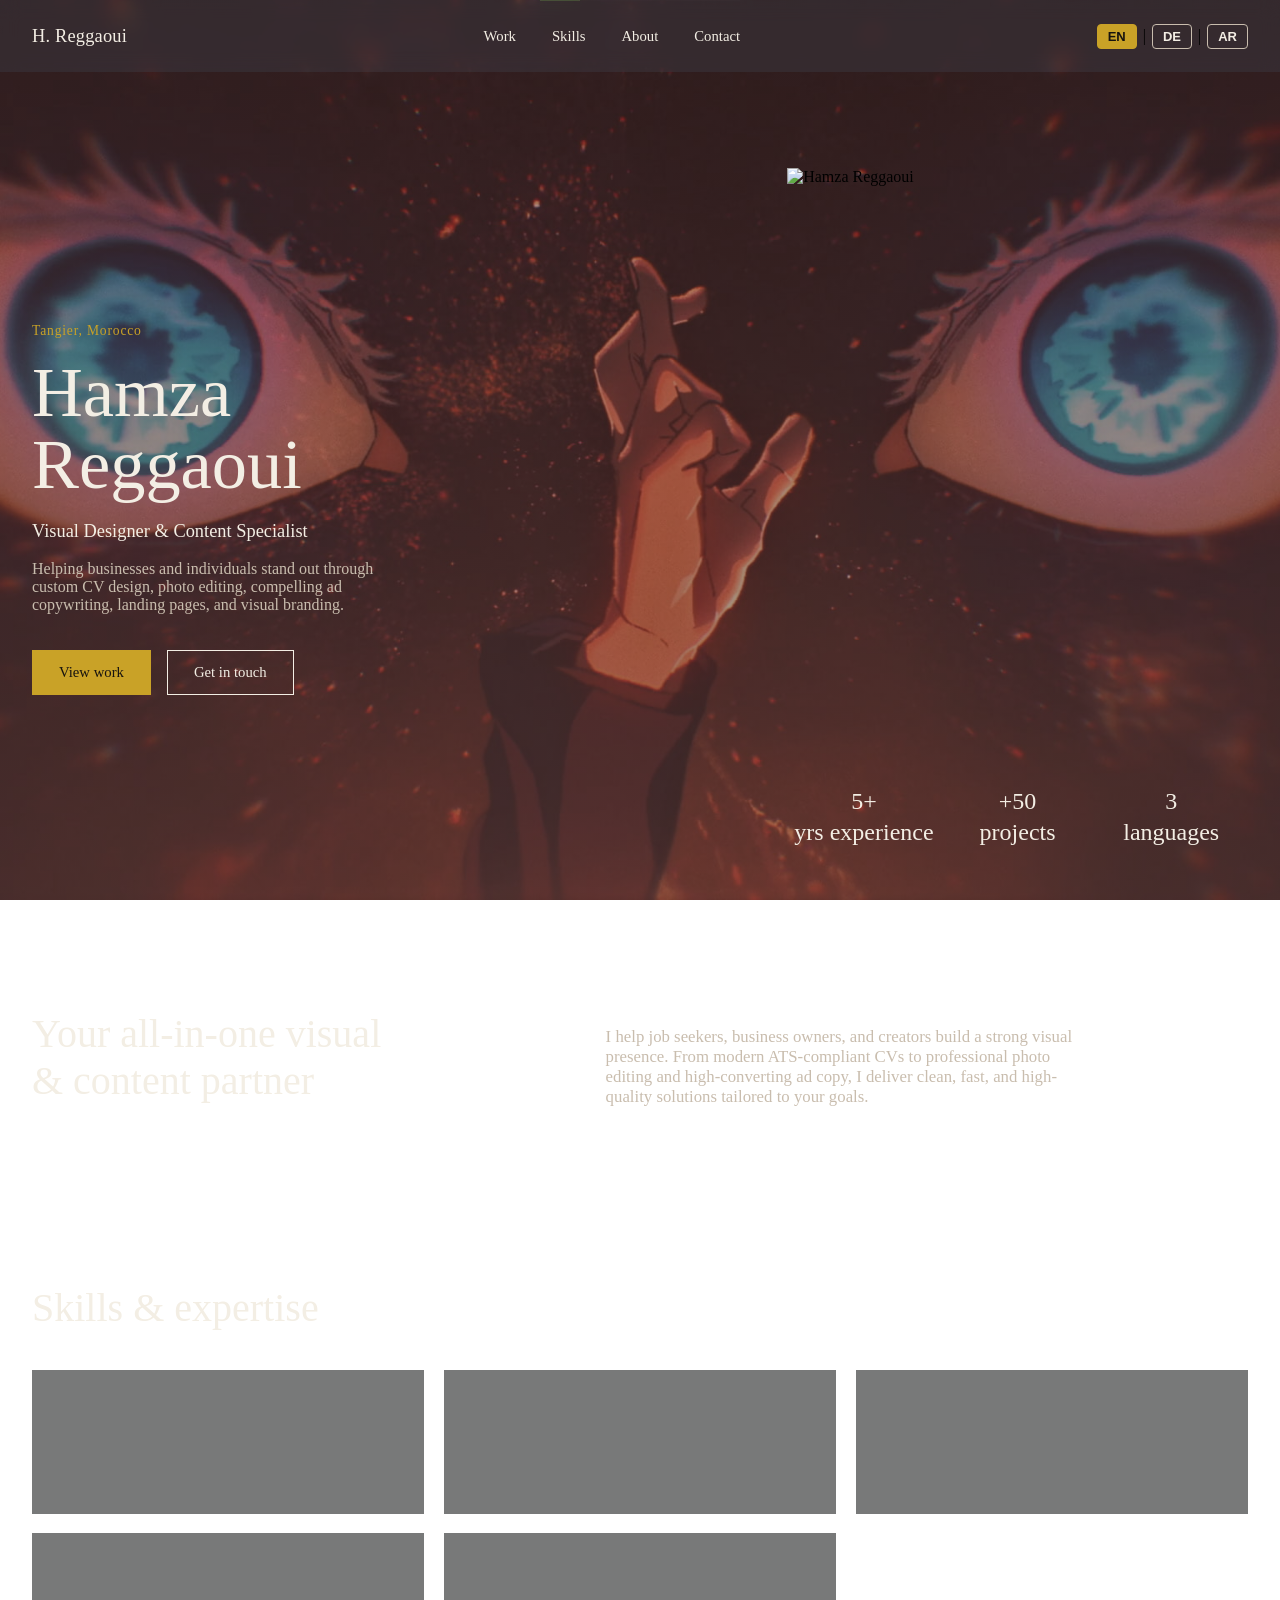
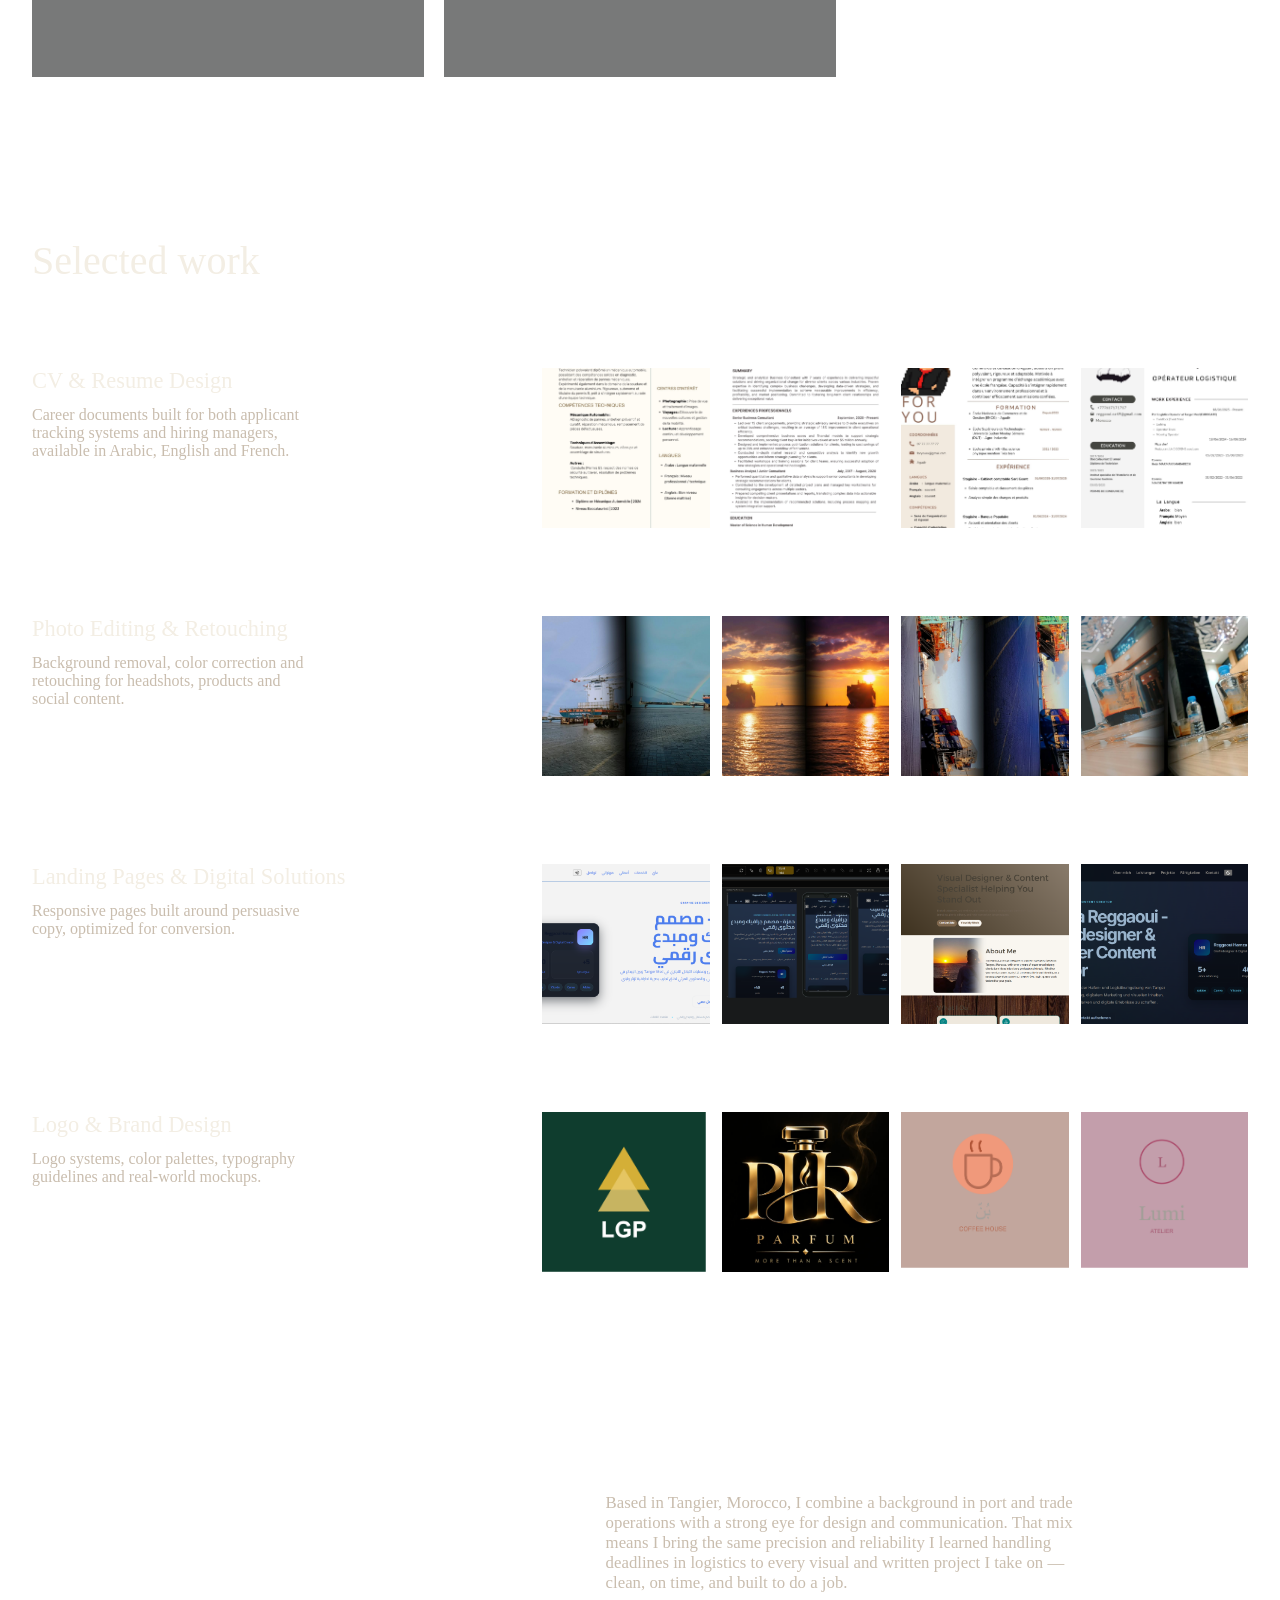
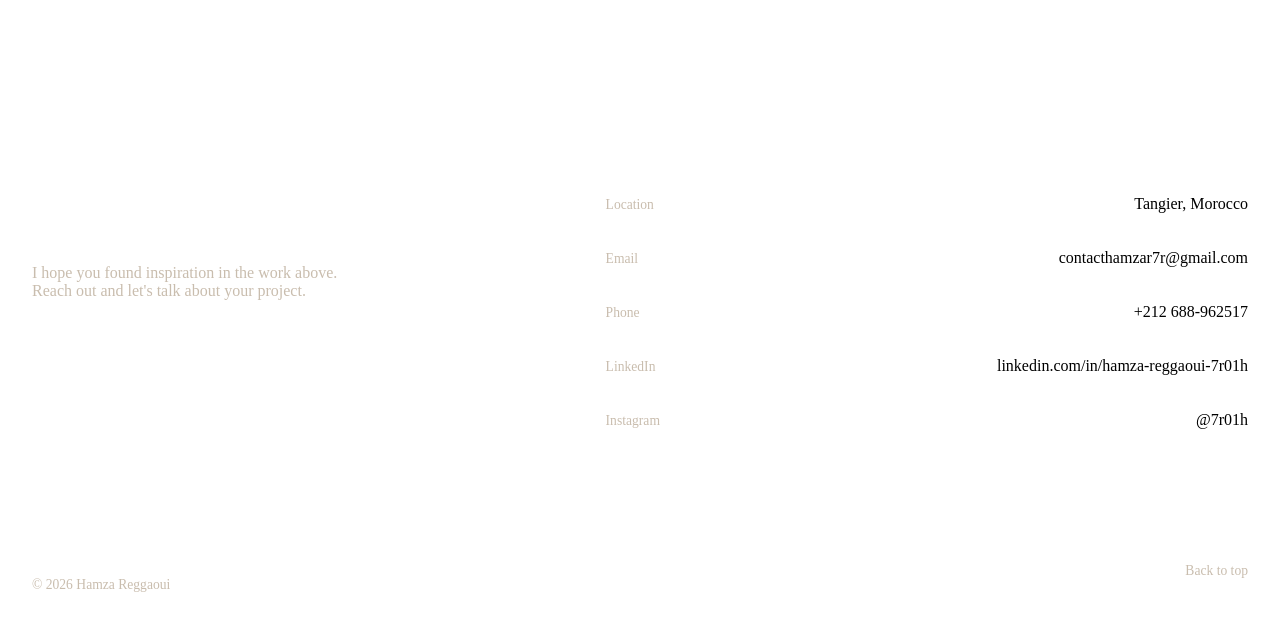
==== commit cc0629a9: "©  change" ====
--- a/index.html
+++ b/index.html
@@ -318,7 +318,7 @@
       contact_lead: "أتمنى أن تكون الأعمال أعلاه قد ألهمتك. تواصل معي ولنتحدث عن مشروعك.",
       contact_location_label: "الموقع", contact_email_label: "البريد الإلكتروني", contact_phone_label: "الهاتف",
       contact_linkedin_label: "لينكدإن", contact_instagram_label: "إنستغرام",
-      footer_text: "© 2026 حمزة رقاوي", footer_backtotop: "العودة للأعلى"
+      footer_text: "© 2026 حمزة ", footer_backtotop: "العودة للأعلى"
     }
   };
 
--- a/style.css
+++ b/style.css
@@ -1,17 +1,53 @@
-/* ============ Tokens ============ */
-:root {
-  --ink: #0D1114;
-  --panel: #161B1F;
-  --line: #2A3138;
-  --paper: #F1ECE2;
-  --muted: #9AA3AA;
-  --gold: #C68A34;
-  --gold-soft: #C68A3422;
-
-  --serif: 'Fraunces', Georgia, serif;
-  --sans: 'Inter', -apple-system, Segoe UI, sans-serif;
-
-  --wrap: 1120px;
+
+/* ============ Skills (معدل بدون تقطيع وبشكل متناسق) ============ */
+.skills { 
+  padding: 80px 0; 
+  border-bottom: 1px solid rgba(59, 139, 219, 0.75); /* خط فاصل خفيف بين الأقسام */
+}
+
+.skills-grid {
+  display: grid;
+  grid-template-columns: repeat(3, 1fr);
+  gap: 20px; /* مسافة متناسقة بين الكروت بدلاً من الحدود المتقاطعة */
+  border: none; /* إزالة الحدود الخارجية المزعجة */
+}
+
+.skill-card {
+  padding: 32px;
+  background: rgba(75, 76, 77, 0.75); /* خلفية داكنة نصف شفافة تبرز النص فوق صورة الخلفية */
+  border: 1px solid rgba(198, 138, 52, 0.3); /* حد خفيف وأنيق بلون الجولد */
+  border-radius: 10px; /* حواف دائرية ناعمة */
+  backdrop-filter: blur(8px); /* تأثير ضبابي عصري على صورة الخلفية */
+  transition: transform 0.3s ease, border-color 0.3s ease;
+}
+
+.skill-card:hover {
+  transform: translateY(-5px); /* رفع الكارت عند تحريك الماوس عليه */
+  border-color: rgba(245, 245, 12, 0.7);
+}
+
+.skill-card h3 {
+  font-family: var(--serif);
+  font-weight: 500;
+  font-size: 1.2rem;
+  margin: 0 0 10px;
+  color: rgba(239, 237, 237, 0.377);
+}
+
+.skill-card p {
+  color: rgba(92, 209, 209, 0.979);
+  font-size: 0.92rem;
+  margin: 0;
+  line-height: 1.6;
+}
+
+/* للتجاوب مع الشاشات الصغيرة */
+@media (max-width: 860px) {
+  .skills-grid { grid-template-columns: repeat(2, 1fr); }
+}
+
+@media (max-width: 540px) {
+  .skills-grid { grid-template-columns: 1fr; }
 }
 
 * { box-sizing: border-box; }
@@ -457,4 +493,23 @@
     background: var(--gold);
     color: var(--ink);
     border-color: var(--gold);
-}+}
+
+/* ============ Custom color overrides (placed last so they always win) ============ */
+:root {
+  --gold: #C9A227;      /* اللون الذهبي: الأزرار، hero-eyebrow، الـ hover */
+  --paper: #F3EEE4;     /* أبيض دافئ: النصوص الفاتحة */
+  --muted: #C9BDAE;     /* رمادي دافئ فاتح: النصوص الثانوية */
+  --ink: #16130F;       /* غامق: النص فوق الخلفيات الذهبية */
+}
+
+/* هيدر فوقاني: الشعار + روابط Work/Skills/About/Contact */
+.logo { color: var(--paper); }
+.nav a { color: var(--paper); }
+.nav a:hover { color: var(--gold); }
+
+/* العناوين الكبيرة اللي ما كانش عندها لون محدد */
+.hero-title { color: var(--paper); }
+.section-heading { color: var(--paper); }
+.skill-card h3 { color: var(--paper); }
+.work-head h3 { color: var(--paper); }
